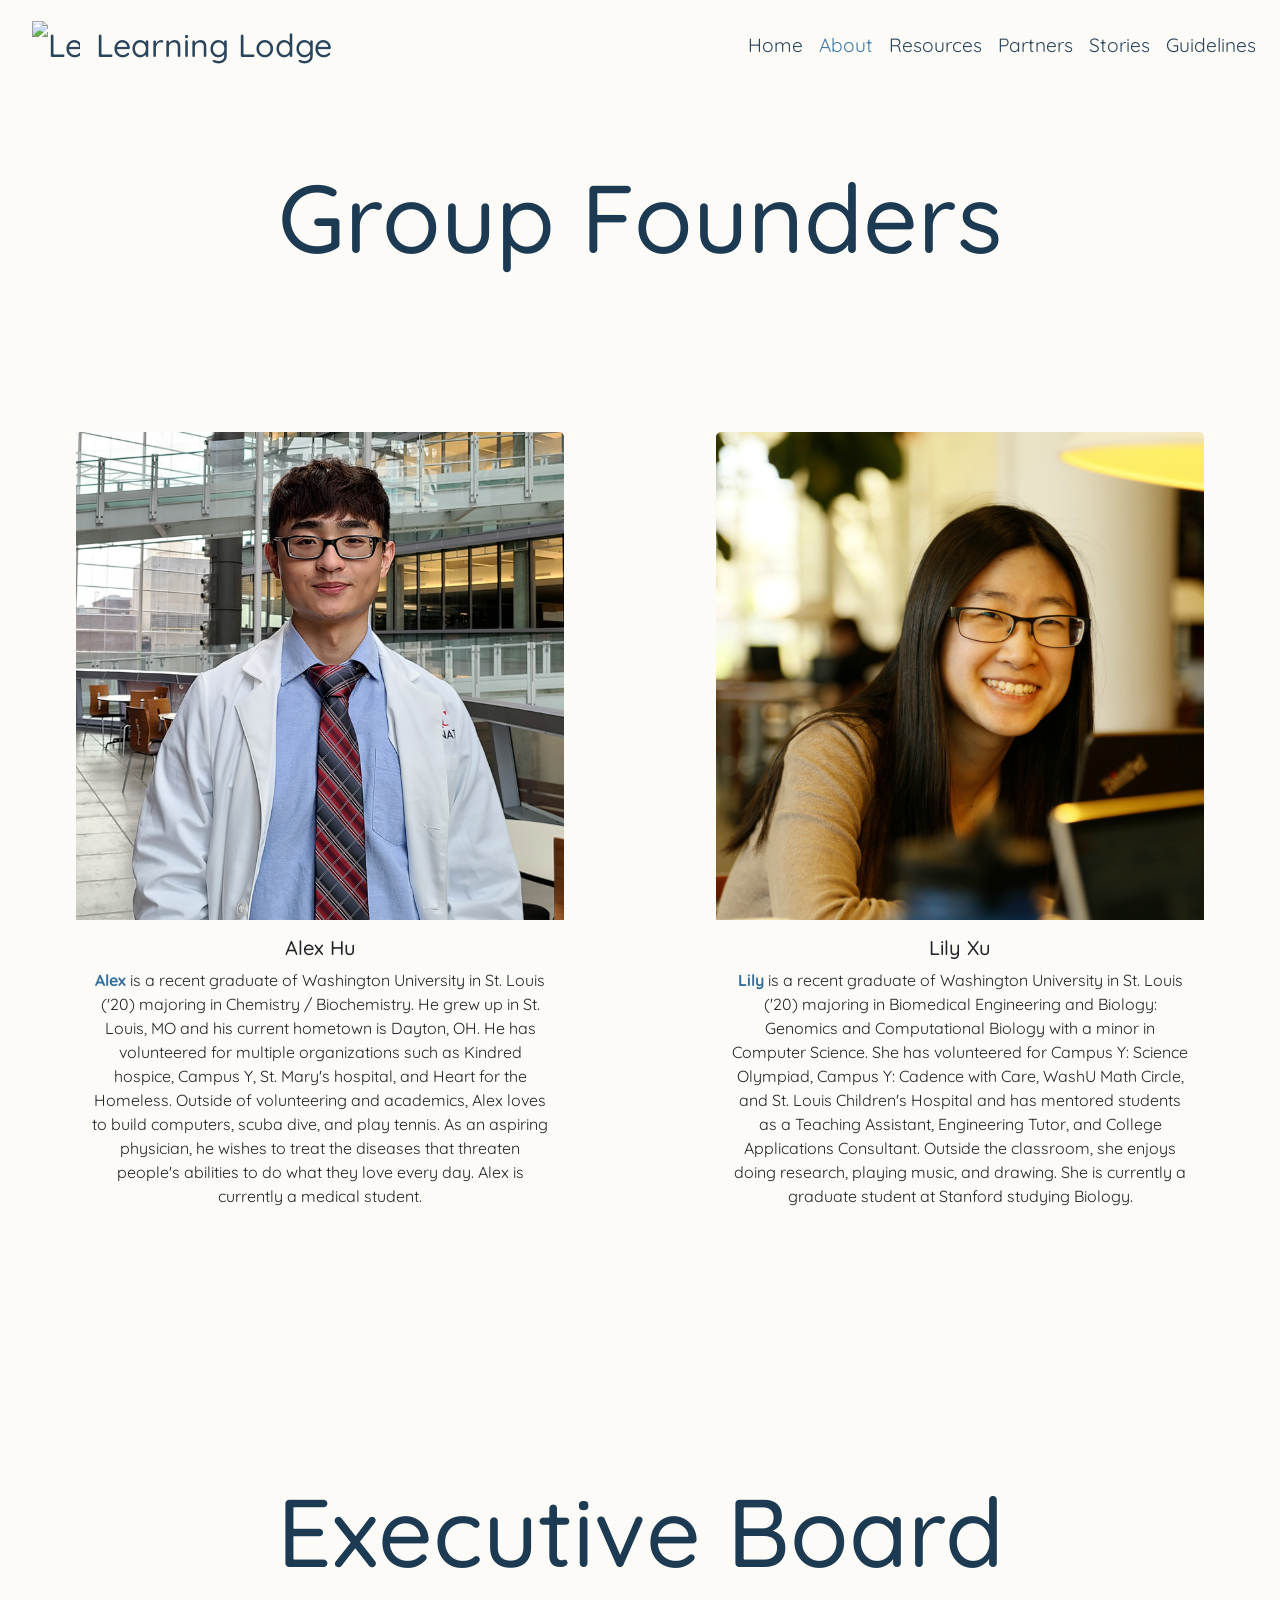
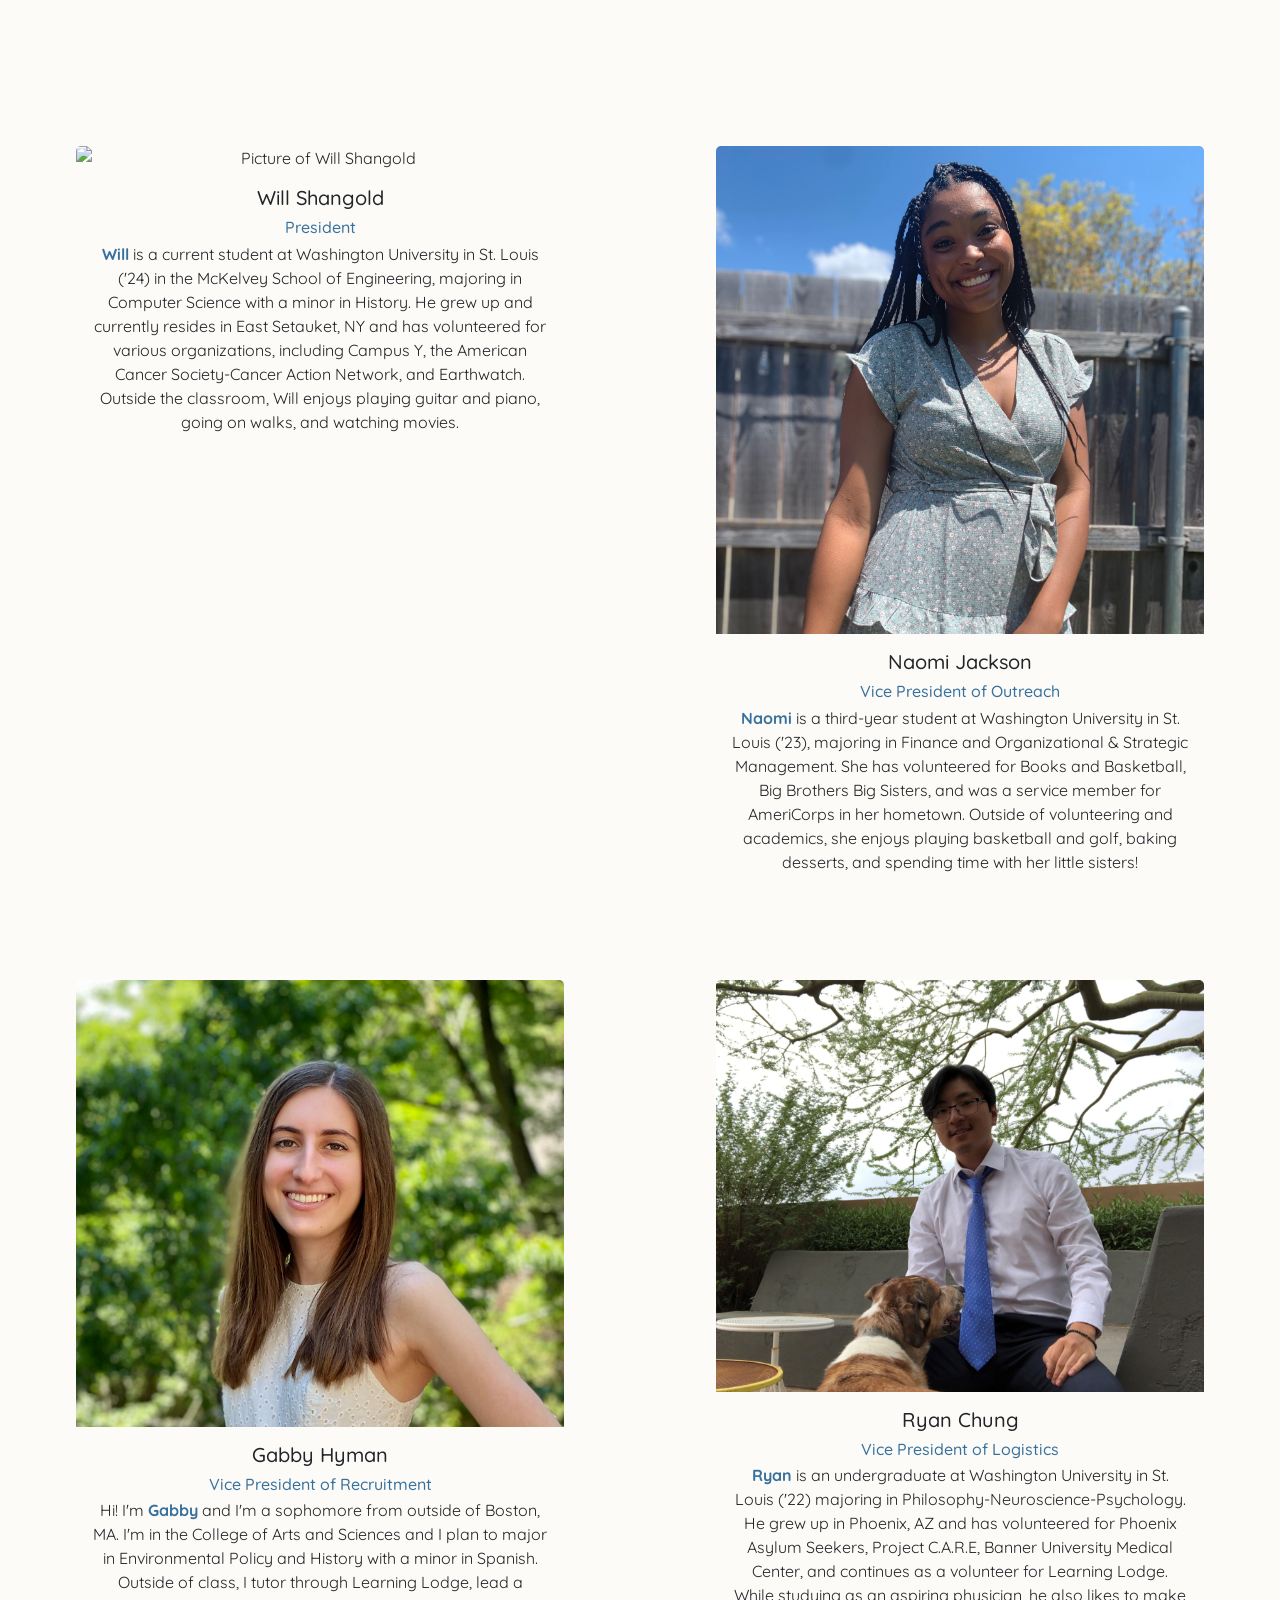
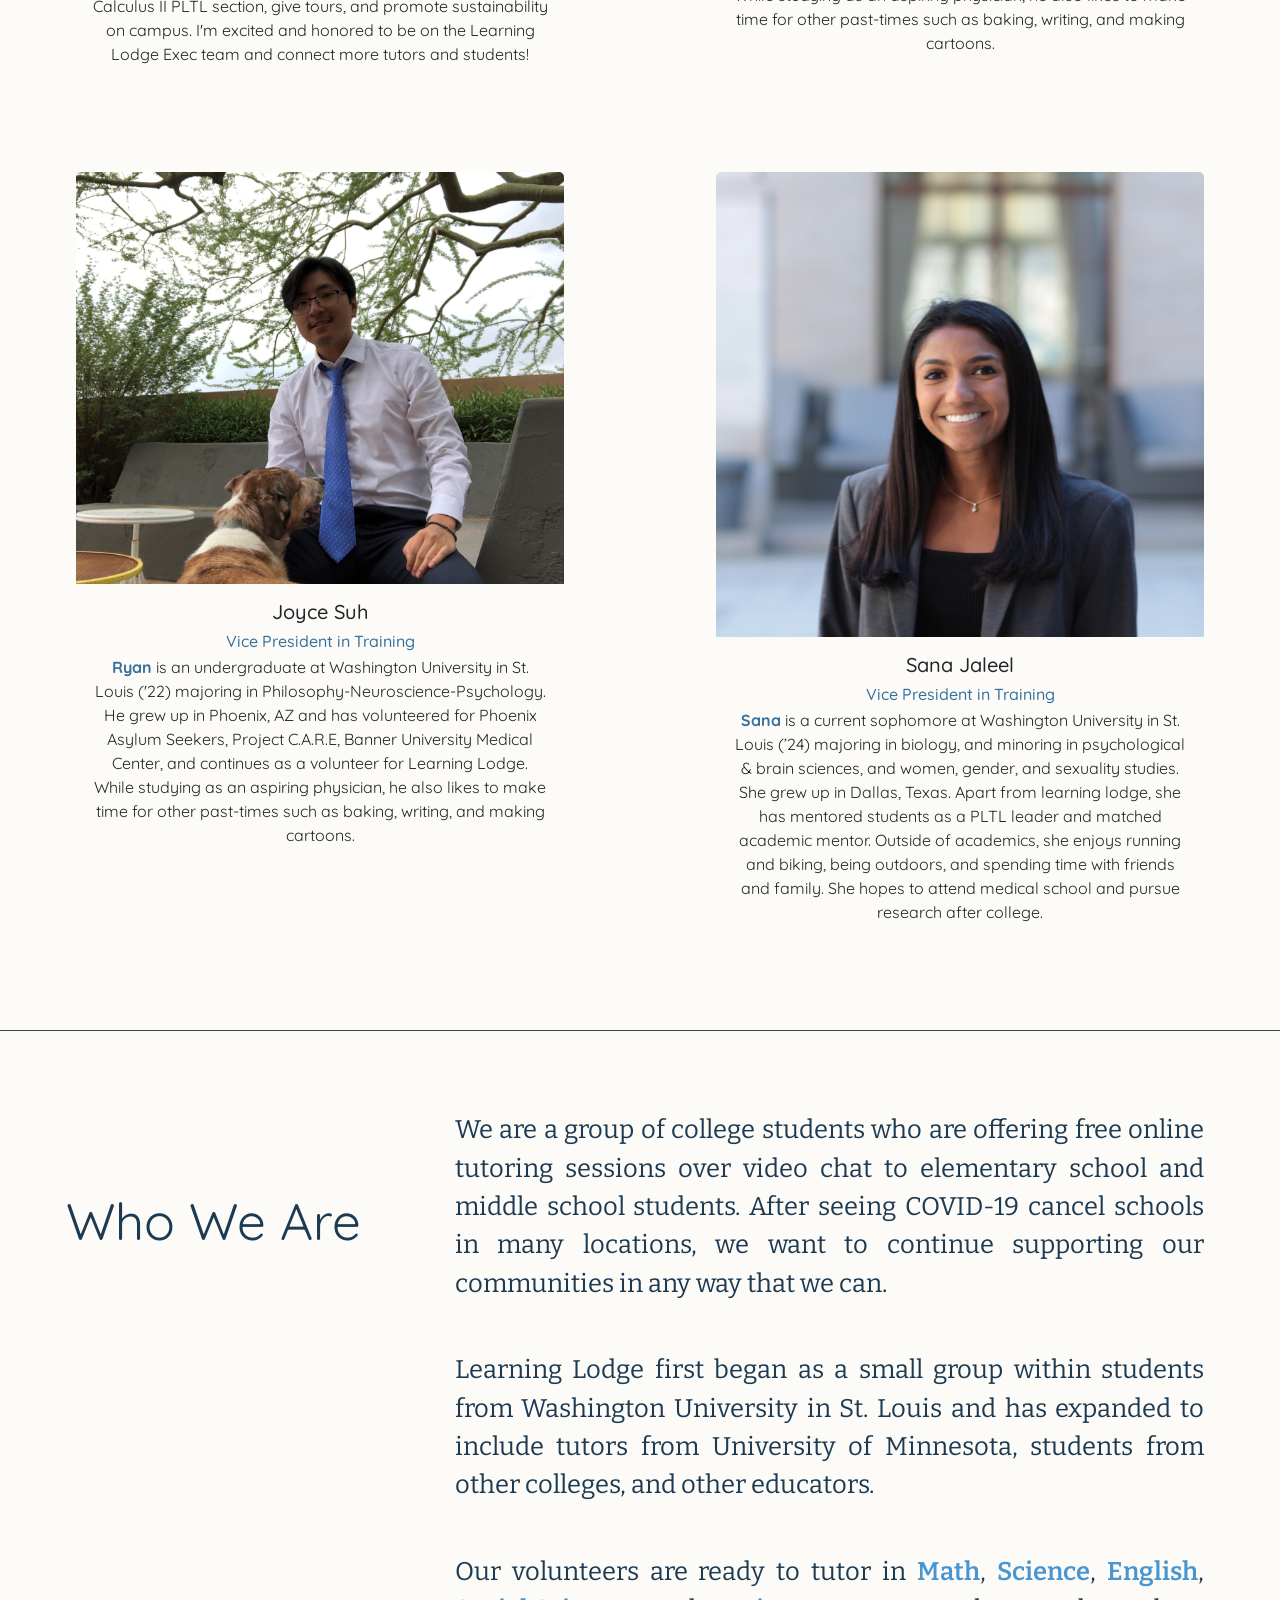
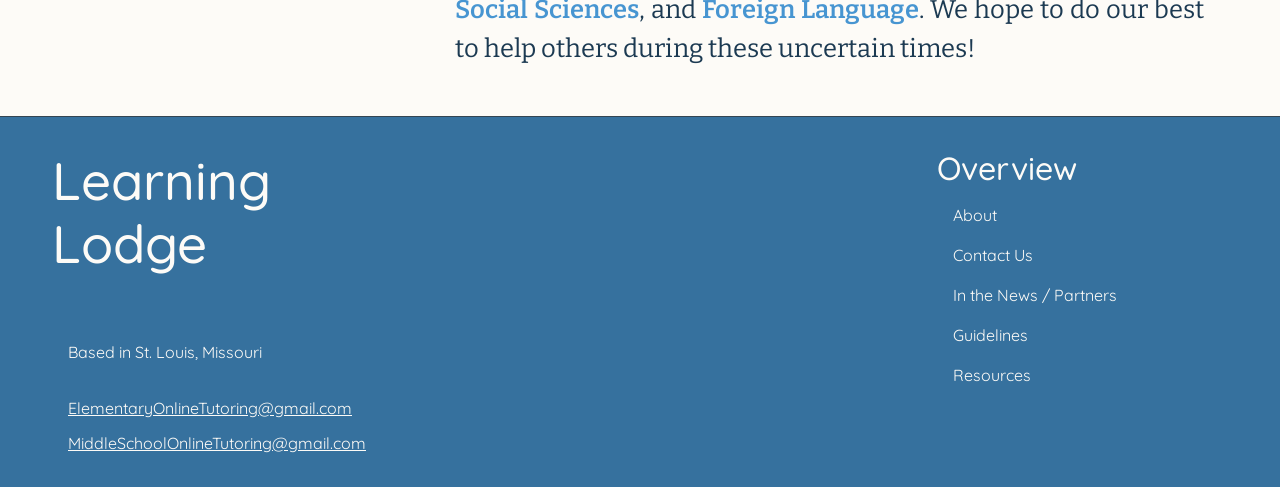
==== about.html @ 9fa58e99 "Merge pull request #11 from wshangold24/main replaced news page with new one, added exec titles" ====
<!DOCTYPE html>
<html lang="en">

<head>
    <title>About — Learning Lodge</title>
    <meta charset="utf-8">
    <meta name="viewport" content="width=device-width, initial-scale=1">
    <link href="style.css" type="text/css" rel="stylesheet">
    <link href="navbar.css" type="text/css" rel="stylesheet">
    <!-- <link rel="stylesheet" href="bootstrap-5.1.3/dist/css/bootstrap.min.css"> -->
    <link href="https://cdn.jsdelivr.net/npm/bootstrap@5.1.3/dist/css/bootstrap.min.css" rel="stylesheet"
        integrity="sha384-1BmE4kWBq78iYhFldvKuhfTAU6auU8tT94WrHftjDbrCEXSU1oBoqyl2QvZ6jIW3" crossorigin="anonymous">
    <!-- <script src="bootstrap-5.1.3/dist/js/bootstrap.min.js"></script> -->
    <script src="https://cdn.jsdelivr.net/npm/bootstrap@5.1.3/dist/js/bootstrap.bundle.min.js"
        integrity="sha384-ka7Sk0Gln4gmtz2MlQnikT1wXgYsOg+OMhuP+IlRH9sENBO0LRn5q+8nbTov4+1p"
        crossorigin="anonymous"></script>
    <script src="scrollfade/js/scrollfade-0.1.js"></script>
    <!-- <link href="scrollfade/css/main.css" type="text/css" rel="stylesheet"> -->
</head>

<body>
    <nav class="navbar navbar-expand-lg navbar-light z-index-fixed position-fixed" id="navbar-container">
        <div class="container-fluid" id="navigation-bar">
            <a class="navbar-brand w-25" href="index.html" id="ll_logo">
                <img src="images/learninglodge_logo_blue.png" class="d-inline-block align-top"
                    alt="Learning Lodge Logo">Learning Lodge
            </a>
            <button class="navbar-toggler" type="button" data-bs-toggle="collapse" data-bs-target="#navbarButtons"
                aria-controls="navbarButtons" aria-expanded="false" aria-label="Toggle navigation">
                <span class="navbar-toggler-icon"></span>
            </button>
            <div class="collapse navbar-collapse mx-0 w-75" id="navbarButtons">
                <ul class="navbar-nav ms-auto">
                    <li class="nav-item underline-links">
                        <a class="nav-link active" aria-current="page" href="index.html">Home</a>
                    </li>
                    <li class="nav-item underline-links-same">
                        <a class="nav-link active secondary" href="about.html" style="color: #36719E;">About</a>
                    </li>
                    <li class="nav-item underline-links">
                        <a class="nav-link active secondary" href="resources.html">Resources</a>
                    </li>
                    <li class="nav-item underline-links">
                        <a class="nav-link active secondary" href="news2.html">Partners</a>
                    </li>
                    <li class="nav-item underline-links">
                        <a class="nav-link active secondary" href="stories.html">Stories</a>
                    </li>
                    <li class="nav-item underline-links">
                        <a class="nav-link active secondary" href="guidelines.html">Guidelines</a>
                    </li>
                </ul>
            </div>
        </div>
    </nav>
    <div class="container-fluid" id="group_founders">
        <div class="jumbotron">
            <h1 class="scrollFade">Group Founders</h1>
        </div>
        <div class="row justify-content-around">
            <div class="card" style="width: 40vw; min-width: 400px; background-color: #FDFBF7;">
                <img src="./images/members/alex1+square.png" class="card-img-top" alt="Picture of Alex Hu">
                <div class="card-body scrollFade">
                    <h5 class="card-title">Alex Hu</h5>
                    <p class="card-text" style="text-justify: inter-word">
                        <span>Alex</span> is a recent graduate of Washington University in St. Louis ('20) majoring in Chemistry / Biochemistry. 
                        He grew up in St. Louis, MO and his current hometown is Dayton, OH. 
                        He has volunteered for multiple organizations such as Kindred hospice, Campus Y, St. Mary's hospital, and Heart for the Homeless. 
                        Outside of volunteering and academics, Alex loves to build computers, scuba dive, and play tennis. 
                        As an aspiring physician, he wishes to treat the diseases that threaten people's abilities to do what they love every day. 
                        Alex is currently a medical student.
                    </p>
                </div>
            </div>
            <div class="card" style="width: 40vw; min-width: 400px; background-color: #FDFBF7;">
                <img src="./images/members/lily1+square.png" class="card-img-top" alt="Picture of Lily Xu">
                <div class="card-body scrollFade">
                    <h5 class="card-title">Lily Xu</h5>
                    <p class="card-text" style="text-justify: inter-word">
                        <span>Lily</span> is a recent graduate of Washington University in St. Louis ('20) majoring in Biomedical Engineering and Biology: Genomics and Computational Biology with a minor in Computer Science. 
                        She has volunteered for Campus Y: Science Olympiad, Campus Y: Cadence with Care, WashU Math Circle, and St. Louis Children's Hospital and has mentored students as a Teaching Assistant, Engineering Tutor, and College Applications Consultant. 
                        Outside the classroom, she enjoys doing research, playing music, and drawing. 
                        She is currently a graduate student at Stanford studying Biology.
                    </p>
                </div>
            </div>
        </div>
        <!-- Group Founders Names/Pics-->
        <!-- <div class="row">
                <div class="col-sm-3 scrollFade">
                    <h2>Alex Hu</h2>
                </div>
                <div class="col-sm-3 scrollFade">
                    <img src="images/alex1+square.png" alt="Picture of Alex Hu, Learning Lodge Founder">
                </div>
                <div class="col-sm-3 scrollFade">
                    <img src="images/lily1+square.png" alt="Picture of Lily Xu, Learning Lodge Founder">
                </div>
                <div class="col-sm-3 scrollFade">
                    <h2>Lily Xu</h2>
                </div>
            </div>
            <div class="row">
                <div class="col-sm-5 scrollFade" id="alex_desc">
                    <p><span>Alex</span> is a recent graduate of Washington University in St. Louis (‘20) majoring in Chemistry / Biochemistry. 
                        He grew up in St. Louis, MO and his current hometown is Dayton, OH. 
                        He has volunteered for multiple organizations such as Kindred hospice, Campus Y, St. Mary's hospital, and Heart for the Homeless. 
                        Outside of volunteering and academics, Alex loves to build computers, scuba dive, and play tennis. 
                        As an aspiring physician, he wishes to treat the diseases that threaten people's abilities to do what they love every day. 
                        Alex is currently a medical student.
                    </p>
                </div>
                <div class="col-sm-5 scrollFade" id="lily_desc">
                    <p><span>Lily</span> is a recent graduate of Washington University in St. Louis (‘20) majoring in Biomedical Engineering and Biology: Genomics and Computational Biology with a minor in Computer Science. 
                        She has volunteered for Campus Y: Science Olympiad, Campus Y: Cadence with Care, WashU Math Circle, and St. Louis Children’s Hospital and has mentored students as a Teaching Assistant, Engineering Tutor, and College Applications Consultant. 
                        Outside the classroom, she enjoys doing research, playing music, and drawing. 
                        She is currently a graduate student at Stanford studying Biology.
                    </p>
                </div>
            </div> -->

        <div class="jumbotron">
            <h1 class="scrollFade">Executive Board</h1>
        </div>
        <!-- Group Founders Names/Pics-->
        <div class="row justify-content-around">
            <div class="card" style="width: 40vw; min-width: 400px; background-color: #FDFBF7;">
                <img src="./images/members/will-2.jpeg" class="card-img-top" alt="Picture of Will Shangold">
                <div class="card-body scrollFade">
                    <h5 class="card-title">Will Shangold</h5>
                    <h6 class="card-subtitle py-1">President</h6>
                    <p class="card-text">
                        <span>Will</span> is a current student at Washington University in St. Louis ('24) in the
                        McKelvey School of Engineering, majoring in Computer Science with a minor in History.
                        He grew up and currently resides in East Setauket, NY and has volunteered for various
                        organizations, including Campus Y, the American Cancer Society-Cancer Action Network, and Earthwatch. 
                        Outside the classroom, Will enjoys playing guitar and piano, going on walks, and watching movies.
                    </p>
                </div>
            </div>
            <div class="card" style="width: 40vw; min-width: 400px; background-color: #FDFBF7;">
                <img src="./images/members/naomi.jpeg" class="card-img-top" alt="Picture of Naomi Jackson">
                <div class="card-body scrollFade">
                    <h5 class="card-title">Naomi Jackson</h5>
                    <h6 class="card-subtitle py-1">Vice President of Outreach</h6>
                    <p class="card-text">
                        <span>Naomi</span> is a third-year student at Washington University in St. Louis ('23), majoring in Finance and Organizational & Strategic Management. 
                        She has volunteered for Books and Basketball, Big Brothers Big Sisters, and was a service member for AmeriCorps in her hometown. 
                        Outside of volunteering and academics, she enjoys playing basketball and golf, baking desserts, and spending time with her little sisters!
                    </p>
                </div>
            </div>
        </div>

        <div class="row justify-content-around">
            <div class="card" style="width: 40vw; min-width: 400px; background-color: #FDFBF7;">
                <img src="./images/members/gabby" class="card-img-top" alt="Picture of Gabby Hyman">
                <div class="card-body scrollFade">
                    <h5 class="card-title">Gabby Hyman</h5>
                    <h6 class="card-subtitle py-1">Vice President of Recruitment</h6>
                    <p class="card-text">
                        Hi! I'm <span>Gabby</span> and I'm a sophomore from outside of Boston, MA. 
                        I'm in the College of Arts and Sciences and I plan to major in Environmental Policy and History with a minor in Spanish. 
                        Outside of class, I tutor through Learning Lodge, lead a Calculus II PLTL section, give tours, and promote sustainability on campus. 
                        I'm excited and honored to be on the Learning Lodge Exec team and connect more tutors and students!
                    </p>
                </div>
            </div>
            <div class="card" style="width: 40vw; min-width: 400px; background-color: #FDFBF7;">
                <img src="./images/members/ryan.jpeg" class="card-img-top" alt="Picture of Ryan Chung">
                <div class="card-body scrollFade">
                    <h5 class="card-title">Ryan Chung</h5>
                    <h6 class="card-subtitle py-1">Vice President of Logistics</h6>
                    <p class="card-text">
                        <span>Ryan</span> is an undergraduate at Washington University in St. Louis ('22) majoring in Philosophy-Neuroscience-Psychology. 
                        He grew up in Phoenix, AZ and has volunteered for Phoenix Asylum Seekers, Project C.A.R.E, Banner University Medical Center, and continues as a volunteer for Learning Lodge.
                        While studying as an aspiring physician, he also likes to make time for other past-times such as baking, writing, and making cartoons. 
                    </p>
                </div>
            </div>
        </div>

        <div class="row justify-content-around">
            <div class="card" style="width: 40vw; min-width: 400px; background-color: #FDFBF7;">
                <img src="./images/members/ryan.jpeg" class="card-img-top" alt="Picture of Joyce Suh">
                <div class="card-body scrollFade">
                    <h5 class="card-title">Joyce Suh</h5>
                    <h6 class="card-subtitle py-1">Vice President in Training</h6>
                    <p class="card-text">
                        <span>Ryan</span> is an undergraduate at Washington University in St. Louis ('22) majoring in Philosophy-Neuroscience-Psychology. 
                        He grew up in Phoenix, AZ and has volunteered for Phoenix Asylum Seekers, Project C.A.R.E, Banner University Medical Center, and continues as a volunteer for Learning Lodge.
                        While studying as an aspiring physician, he also likes to make time for other past-times such as baking, writing, and making cartoons. 
                    </p>
                </div>
            </div>
            <div class="card" style="width: 40vw; min-width: 400px; background-color: #FDFBF7;">
                <img src="./images/members/sana.JPG" class="card-img-top" alt="Picture of Sana Jaleel">
                <div class="card-body scrollFade">
                    <h5 class="card-title">Sana Jaleel</h5>
                    <h6 class="card-subtitle py-1">Vice President in Training</h6>
                    <p class="card-text">
                        <span>Sana</span> is a current sophomore at Washington University in St. Louis (’24) majoring in biology, and minoring in psychological & brain sciences, and women, gender, and sexuality studies. 
                        She grew up in Dallas, Texas. Apart from learning lodge, she has mentored students as a PLTL leader and matched academic mentor. 
                        Outside of academics, she enjoys running and biking, being outdoors, and spending time with friends and family. 
                        She hopes to attend medical school and pursue research after college. 
                    </p>
                </div>
            </div>
        </div>








        <div class="row" id="who_we_are">
            <div class="col-sm-4 scrollFade">
                <h2>Who We Are</h2>
            </div>
            <div class="col-sm-8 scrollFade">
                <p>We are a group of college students who are offering free online tutoring sessions over video chat to
                    elementary school and middle school students.
                    After seeing COVID-19 cancel schools in many locations, we want to continue supporting our
                    communities in any way that we can.
                </p>
                <p>Learning Lodge first began as a small group within students from Washington University in St. Louis
                    and has expanded to include tutors from University of Minnesota, students from other colleges, and
                    other educators.
                </p>
                <p>Our volunteers are ready to tutor in <span>Math</span>, <span>Science</span>, <span>English</span>,
                    <span>Social Sciences</span>, and <span>Foreign Language</span>.
                    We hope to do our best to help others during these uncertain times!
                </p>
            </div>
        </div>
    </div>
    <div class="container-5">
        <div class="row">
            <div class="col-sm-4 scrollFade" id="bottom_left">
                <h1>Learning Lodge</h1>
                <p>Based in St. Louis, Missouri</p>
                <a href="mailto:ElementaryOnlineTutoring@gmail.com">ElementaryOnlineTutoring@gmail.com</a>
                <a href="mailto:MiddleSchoolOnlineTutoring@gmail.com">MiddleSchoolOnlineTutoring@gmail.com</a>
            </div>
            <div class="col-sm-4 scrollFade" id="bottom_mid">
                <!-- empty -->
            </div>
            <div class="col-sm-4 scrollFade" id="bottom_right">
                <h2>Overview</h2>
                <a href="about.html">About</a>
                <a href="mailto:ElementaryOnlineTutoring@gmail.com">Contact Us</a>
                <a href="news2.html">In the News / Partners</a>
                <a href="guidelines.html">Guidelines</a>
                <a href="resources.html">Resources</a>
            </div>
        </div>
    </div>


</body>

</html>
---- style.css ----
/* @import url('https://fonts.googleapis.com/css2?family=Quicksand&display=swap');
@import url('https://fonts.googleapis.com/css2?family=Bitter:wght@300&display=swap');
@import url('https://fonts.googleapis.com/css2?family=Bitter:wght@300&family=Noto+Serif&display=swap');
@import url('https://fonts.googleapis.com/css2?family=Bitter:wght@300&family=IBM+Plex+Serif:wght@300&family=Noto+Serif&display=swap');
@import url('https://fonts.googleapis.com/css2?family=Bitter:wght@600&family=Quicksand:wght@600&display=swap'); */
@import url('https://fonts.googleapis.com/css2?family=Bitter:wght@300;400;600;700;800&family=Quicksand:wght@300;400;500;600;700&display=swap');

/* * {
    border: 1px solid red;
} */


html {
    background-color: #FDFBF7;
    /* width: 100%; */
    overflow-x:hidden;
}

body {
    margin: 0 0 0 0; 
    background-color: #FDFBF7;
    /* width: 100vw; */
    max-width: 100vw;
    /* display: flex;
    flex-wrap: wrap; */
    overflow-x:hidden;
}




/* 
.fade {
    margin: 50px;
    padding: 50px;
    opacity: 1;
} */

.scrollFade {
    opacity: 1;
    pointer-events: all;
}
.scrollFade--hidden {
opacity: 0;
pointer-events: none;
}
.scrollFade--visible {
opacity: 1;
pointer-events: all;
}
.scrollFade--animate {
transition: opacity 0.4s ease-in-out;
}




/* HEADER SECTION */

/* .navbar .fixed-top {
    background: rgba(253, 251, 247, 0.94);
    opacity: .94;
    margin-top: 0rem;
}

.navbar-brand {
    display: flex;
    flex-wrap: wrap;
    width: 100%;
    height: 5rem;
}

.navbar-brand #ll_logo {
    font-family: 'Quicksand', sans-serif;
    width: 10vw;
    font-size: 200%;
    font-weight: 500;
    color: #1C3A52;
    text-decoration: none;
    margin-right: 0vw;
    
}

.navbar-brand #ll_logo:hover {
    color: #4795D1
}

.navbar-brand #ll_logo ~ a {
    margin-right: 1rem;
    justify-content: right;
}


.navbar-brand #ll_logo img {
    width: 3rem;
    height: 3rem;
    margin-left: 1rem;
    margin-right: 1rem;
    margin-top: 0.5rem;
}

.navbar-brand .btn-dark {
    font-family: 'Quicksand', sans-serif;
    font-size: 1vw;
    background-color: #1C3A52;
    color: #FDFBF7;
}

.navbar-brand .btn-dark:hover {
    background-color: #36719E;
    border-color: #36719E;
    font-size: 1.1vw;
}

.navbar-brand .btn-light {
    font-family: 'Quicksand', sans-serif;
    font-size: 1vw;
    background-color:#36719E;
    color:#FDFBF7;
}

.navbar-brand .btn-light:hover {
    background-color:#4795D1;
    font-size: 1.1vw;
    border-color: #4795D1;
    color:#FDFBF7;
    
}

.navbar-brand div {
    margin-left: 0rem;
    margin-right: 0rem;
    width: 100vw;
}

.nav-item {
    left: 42vw;
}

.buttons {
    width: min-content;
    display: inline-block;
    margin-left: 8vw;
}

@media(max-width: 1100px) {
    .buttons {
        margin-left: 0px;
    }
    
}

@media(max-width: 900px) {
    .buttons {
        margin-left: 2vw;
    }
    
}

@media(max-width: 800px) {
    .buttons {
        margin-left: 0vw;
    }
    
} */

/* div#navigation-bar {
    width: 100vw;
} */






div.dropdown {
    width: fit-content;
    /* margin-left: 90vw; */
   /* right: 100px; */
   left: 80vw;
   /* margin-left: 5rem; */
   top: -5vh;
   display: none;
   font-size: 500px;
}

#dropdownMenu {
    font-size: 1.5rem;
    font-family: 'Quicksand', sans-serif;
    color: #1C3A52;
    width: fit-content;
    background-color: #FDFBF7;
    border: none;
    /* margin-left: 5rem; */
}

div.dropdown ul {
    background-color: #FDFBF7;
    border: none;
    /* margin-left: 5rem; */
    
}
div.dropdown ul li a{
    margin-bottom: 0.5vh;
    font-size: 3vw;
    border: 1px solid red;
    text-align: center;
}
div.dropdown ul li {
    width: fit-content;
    /* font-size: 500px; */
}

.dropdown-menu:focus {
    border:#1C3A52;
}


.dropdown-menu {
    border: 1px solid red;
    width: fit-content;
    overflow-x: none;
    display: flex;
    flex-wrap: wrap;
    background-color: #FDFBF7;
    border: none;
}

.dropdown-item {
    width: fit-content;
}






/* .navbar-brand > ul {
    background-color: #FDFBF7;
    z-index: 1001;
    width: 100px;
} */

@media(max-width: 1250px) {
    .navbar-brand #ll_logo {
        margin-right: auto;
        margin-left: auto;

        
    }

    .navbar-brand #ll_logo + .btn, .navbar-brand #ll_logo + .btn + .btn, .navbar-brand #ll_logo + .btn + .btn + .btn, 
    .navbar-brand #ll_logo + .btn + .btn + .btn + .btn, .navbar-brand #ll_logo + .btn + .btn + .btn + .btn + .btn {
        display: none;
    }
    div.dropdown {
        display:flex;
    }
}

@media (max-width: 700px) { /*was 500px*/
    .navbar-brand #ll_logo {
        margin-right: auto;
        margin-left: auto;
        font-size: 150%;

        
    }

    .buttons {
        display: block;
        margin-left: auto;
        margin-right: auto;
    }

    .navbar-brand #ll_logo img {
        width: 2rem;
        height: 2rem;
    }

    div.dropdown {
        left: 78vw;
    }
}


/* Toggler */

/* .navbar-toggler-icon {
    background-color: #1C3A52;
    color:#1C3A52;
    border: 1px solid red;
} */



/* MAIN SECTION */

.container-fluid {
    font-family: 'Quicksand', sans-serif;
    text-align: center;
    /* border: 1px solid red; */
    padding-top: 10rem;
    padding-bottom: 30vh;
    color: #1C3A52;
    background-color:#FDFBF7;
    /* width: 100vw; */
    min-width: 100vw;
    /* overflow-x: hidden; */
    overflow-x: visible;
    /* display:block; */
}

#landing-page-title {
    padding-top: 3rem;
}

.jumbotron {
    width: 100%;
}

.container-fluid h1 {
    /* font-size: 500%; */
    font-size: 6vw;
    font-weight: 500;
    /* width:fit-content; */
    width:100%;
    color: #1C3A52;
    background-color: inherit;
    margin-bottom: 5vh;
    position: relative;
    margin-left: auto;
    margin-right: auto;
    /* border: 1px solid red; */
}

.container-fluid h2 {
    margin-bottom: 10vh;
    font-weight: 400;
    font-size: 2.5vw;
}

.container-fluid .light_color {
    color:#4795D1;
}

/* .container-fluid #tutor_arrow {
    position: absolute;
    width: 15rem;
    height: 15rem;
    z-index: 100;
    left: 28rem;
    left: 25%;
} */

.container-fluid #sign_up_btn_1 {
    /* font-size: 200%; */
    font-size: 2.5vw;
    margin-top: 10vh;
    display: inline-block;
    /* margin-bottom: 25rem; */
    /* margin-bottom: 30vh; */
    /* margin-right: 50%; */
    /* margin-right: 5%; */
    margin-right: 10vw;
    /* margin-left: 7%; */
    /* width: 20rem; */
    width:max-content;
    color:#FDFBF7;
    background-color: #344552;
    box-shadow: 0.6vw 0.6vw #8BB7D9;
    /* border: 1px solid red; */
    /* overflow: hidden; */
}

.container-fluid #sign_up_btn_1:hover {
    /* background-color: #344552; */
    /* color:#FDFBF7; */
    box-shadow: 0.9vw 0.9vw #8BB7D9;
}

/* .container-fluid #student_arrow {
    position: absolute;
    width: 10rem;
    height: 17rem;
    z-index: 101;
    right: 36.5rem;
    right: 35%;
} */

.container-fluid #sign_up_btn_2 {
    /* font-size: 200%; */
    font-size: 2.5vw;
    margin-top: 10vh;
    /* margin-bottom: 25rem; */
    /* margin-bottom: 30vh; */
    /* margin-right: 4rem; */
    /* margin-right: 7%; */
    /* margin-left: 5%; */
    display: inline-block;
    margin-left: 10vw;
    /* width: 25rem; */
    width:max-content;
    /* color:#1C3A52; */
    color:#FDFBF7;
    /* background-color:#8BB7D9; */
    background-color: #36719E;
    box-shadow: 0.6vw 0.6vw #344552;
    /* border: 1px solid red; */
    /* z-index: 102; */
    /* overflow: hidden; */
}

.container-fluid #sign_up_btn_2:hover {
    /* background-color: #344552; */
    /* color:#FDFBF7; */
    box-shadow: 0.9vw 0.9vw #344552;

}


@media(max-width: 835px) { 
    .container-fluid #sign_up_btn_1 {
        display: block;
        margin-left: auto;
        margin-right: auto;
        margin-bottom: 0vh;
        font-size: 4vw;
        width: max-content;
    }
    .container-fluid #sign_up_btn_2 {
        display: block;
        margin-left: auto;
        margin-right: auto;
        margin-bottom: 0vh;
        margin-top: 4vh;        
        font-size: 4vw;
        width: max-content;
        /* padding-bottom: 5rem; */
    }
    .container-fluid {
        padding-bottom: 15vh;
        padding-top: 11vh;
    }
    .container-fluid h1 {
        /* margin-bottom: 10vh; */
        /* font-weight: 400; */
        /* font-size: 10vw; */
        padding-top: 5rem;
    }
    .container-fluid h2 {
        /* margin-bottom: 10vh; */
        /* font-weight: 400; */
        font-size: 4vw;
    }
}

@media (max-width: 700px) {
    /* .container-fluid #sign_up_btn_1 {
        font-size: 4vw;
        width: max-content;
    }
    .container-fluid #sign_up_btn_2 {
        font-size: 4vw;
        width: max-content;
    } */
    .container-fluid h2 {
        /* margin-bottom: 10vh; */
        /* font-weight: 400; */
        /* font-size: 4vw; */
    }
    .container-fluid h1 {
        /* margin-bottom: 10vh; */
        /* font-weight: 400; */
        font-size: 9vw;
        padding-top: 3vh;
    }
    .container-fluid {
        padding-bottom: 12vh;
        /* padding-top: 18vh; */
    }
}


/* Tutor colleges section */

.container-2 {
    background-color: #FDFBF7;
    /* margin-bottom: 10rem; */
    width: 100vw;
    /* border: 1px solid green; */
}

.container-2 .map_text {
    min-width: 20rem;
    z-index: 500;
}

.container-2 h2, .container-2 h3 {
    /* border: 1px solid red; */
    background-color: #FDFBF7;
    text-align: center;
    font-family: 'Quicksand', sans-serif;
    color:#1C3A52;
    /* font-size: 250%; */
    font-size: 3vw;
    width: 100%;
}

.container-2 h2 span {
    font-weight: 700;
    /* color:#1C3A52; */
}

.container-2 img {
    /* height: 35rem; */
    /* width: 50rem; */
    width: 80vw;
    height: inherit;
    margin-left: auto;
    margin-right: auto;
    background-color: #FDFBF7;

}

.container-2 .map_text, .container-2 img {
    /* margin-left: 4%; */
    /* margin-right: 10%; */
    margin-top: auto;
    margin-bottom: auto;
    /* border: 1px solid red; */
    /* margin-left: 25%; */
}


@media (max-width: 500px) {
    .container-2 img {
        width: 90vw;
        height: inherit;
    
    }
}


/* Students/Tutors Section */

.container-4 {
    background-color: #FDFBF7;
    /* font-family: 'Bitter', serif; */
    /* font-family: 'Noto Serif', serif; */
    font-family: 'Bitter', serif;
    padding-top: 10rem;
    font-weight: 300;
    margin-left: auto;
    margin-right: auto;
    /* max-width: 85%; */
}

.container-4 .row {
    background-color: #FDFBF7;
    padding-bottom: 2rem;
}

.container-4 .col-sm-10, .container-4 .col-sm-3 {
    /* text-align: center; */
    text-align: justify;
    text-justify: inter-word; /* Source: https://www.w3schools.com/cssref/css3_pr_text-justify.asp */
    /* font-family: 'Bitter', serif; */
    border-radius: .3rem;
    /* border: .01rem solid #344552; */
    height: 50rem;
    box-shadow: 0.9vw 0.9vw #344552;
}

.container-4 .col-sm-10 > h1 {
    margin-top: 1rem;
    font-weight: 600;
    padding-left: 1rem;
    padding-right: 1rem;
    padding-bottom:2.5rem;
    font-family: 'Quicksand', sans-serif;
}

.container-4 .col-sm-10 {
    margin-left: 5vw;
    margin-right: 5vw;
    /* height: 27rem; */
    height:fit-content;
    /* min-width: 50rem; */
    width: 90vw;
    
}

.container-4 .col-sm-3 {
    min-width: 25rem;
    /* width: 25vw; */
    position:relative;
    margin-left: auto;
    /* margin-left: 2 */
    margin-right: auto;
    padding-left: 1vw;
    /* margin-top: 3rem; */
}


.container-4 .col-sm-10 p a {
    /* text-decoration: none; */
    /* color:#8BB7D9; */
    color:#FDFBF7;
    font-weight:400;
}

#student_row, #tutor_row {
    padding-bottom: 10rem;
}

/* .container-4 .col-sm-7 {
    margin-left: 5%;
    margin-right: 5%;
} */

@media(max-width: 576pt) {
    .container-4 .col-sm-3 {
        display: none;
    }

    .container-4 .col-sm-7 > h1 {
        padding-bottom: 0rem;
    }

    .container-4 .col-sm-7 > p span {
        display: none;
    }
    .container-4 .row {
        padding-bottom: 4rem;
    }

    .container-4 {
        padding-top: 8vh;
    }
    
}

@media(max-width: 939px) {
    .container-4 .col-sm-3 {
        margin-top: 3rem;
        /* margin-left: auto; */
    }

    .container-4 .col-sm-7 {
        width: 85vw;
    }
    
}

/* @media(max-width: 790pt) {
    .container-4 .col-sm-3 {
        display: none;
    }

} */




/* STUDENT SECTION */

#student_section {
    /* background-color: #8BB7D9; */
    background-color: #36719E;
    /* border: 1px solid red; */
    color: #FDFBF7;
    /* margin-left: 3vw; */
}

#student_anchor { /* Source: https://stackoverflow.com/questions/10732690/offsetting-an-html-anchor-to-adjust-for-fixed-header */
    display: block;
    position: relative;
    top: -150px;
    visibility: hidden;
}

#student_section p {
    /* font-size: 150%; */
    font-size: 1.9vw;
    padding-left: 1rem;
    padding-right: 1rem;
}

/* #student_section p a {
    color:#8BB7D9;
    color:#FDFBF7;
    font-style: underline;
} */

#arrow_1 { /* Arrows are temporarily disabled */
    position: absolute;
    width: 15rem;
    height: 20rem;
    top: 173rem;
    /* left: 35rem; */
    left: 35%;
    display:none;
}

#student_sign_up {
    /* background-color: #8BB7D9; */
    background-color: #36719E;
    height: 90vh;
}



#student_sign_up #student-su-carousel {
    width: 100%;
    height: 100%;
}

#student_sign_up #student-su-carousel .carousel-inner {
    width: 100%;
    height: 100%;
}

#student_sign_up #student-su-carousel .carousel-item{
    width: 100%;
    height: 100%;
}

#student_sign_up div > iframe {
    width: 100%;
    height: 95%;
    margin-top: 2%; 
    /* border: 1px solid red; */
    
}

#student-su-carousel button {
    color: #1C3A52;
    padding-right: 3rem;
}

#student-su-carousel button + button{
    color: #1C3A52;
    padding-left: 3rem;
    padding-right: 0rem;
    
}



/* TUTOR SECTION */

#tutor_section {
    background-color: #344552;
    color: #FDFBF7;
    box-shadow: 0.9vw 0.9vw #8BB7D9;
    /* margin-left: 3vw; */
    padding-top: 1.5rem;
}

/* .container-4 .row +.row {
    margin-bottom: 0rem;
    padding-bottom: 10rem;
} */

#tutor_anchor { 
    display: block;
    position: relative;
    top: -150px;
    visibility: hidden;
}

#tutor_section p {
    /* font-size: 150%; */
    font-size: 1.9vw;
    padding-left: 1.5rem;
    padding-right: 1.5rem;
}

#arrow_2 {
    position: absolute;
    width: 15rem;
    height: 20rem;
    top: 233rem;
    /* left: 35rem; */
    left: 35%;
    display:none;
}

#tutor_sign_up {
    background-color: #344552;
    box-shadow: 0.6vw 0.6vw #8BB7D9;
    height: 90vh;
}

#tutor_sign_up iframe {
    width: 100%;
    height: 95%;
    margin-top: 2%;
}


@media(max-width: 1180pt) {
    #student_section, #tutor_section, #tutor_sign_up, #student_sign_up {
        margin-left: auto;
        margin-right: auto;
    }
}

@media(max-width: 576pt) {
    #student_section p, #tutor_section p {
        font-size: 3.5vw;
    }

    #student_section h1, #tutor_section h1 {
        font-size: 6.5vw;
    }
}




/* Bottom of page section */

.container-5 {
    background-color:#36719E;
    font-family: 'Quicksand', sans-serif;
    /* height: 20rem; */
    height:fit-content;
    width:100vw;
    /* margin-top:0rem; */
    color:#FDFBF7;
    margin-bottom: 0rem;
    margin-left: 0rem;
    margin-right: 0rem;
}

/* bottom left */
.container-5 #bottom_left {
    /* font-family: 'Quicksand', sans-serif; */
    padding-left: 4rem;
    padding-bottom: 2rem;
}

.container-5 #bottom_left h1 {
    margin-top: 2rem;
    margin-bottom: 4rem;
    font-size: 330%;
}

.container-5 #bottom_left p {
    margin-bottom: 2rem;
    padding-left: 1rem;
}


.container-5 #bottom_left a {
    color:#FDFBF7;
    /* border: 1px solid red; */
    /* margin-top: 2rem; */
    padding-left: 1rem;
    margin-top: 0.7rem;
    display: block;
}

/* bottom right */
.container-5 #bottom_right {
    padding-left: 5rem;
    padding-bottom: 2rem;
    /* padding-right: 4rem; */
    width: fit-content;
}

.container-5 #bottom_right h2 {
    margin-top: 2rem;
}

.container-5 #bottom_right a {
    color:#FDFBF7;
    /* border: 1px solid red; */
    margin-top: 1rem;
    padding-left: 1rem;
    display: block;
    text-decoration: none;
}

.container-5 #bottom_right a:hover {
    text-decoration: underline;
}

@media(max-width: 796pt) {
    .container-5 #bottom_left {
        /* margin-left: auto;
        margin-right: auto; */
        margin-right: -7rem;
    }
}











/* ABOUT PAGE */


#group_founders {
    background-color: #FDFBF7;
    /* width: 100%; */
    padding-top: 0rem;
    padding-bottom: 0rem;
    width: inherit;
    margin-top: 0rem;
    /* border: 1px solid red; */
}

#group_founders h1 {
    font-family: 'Quicksand', sans-serif;
    background-color: #FDFBF7;
    /* margin-top: 10rem; */
    padding-top: 10rem;
    padding-bottom: 7rem;
    font-size: 600%;
    text-align: center;
    width: 100%;

    /* color:#4795D1; */
    
    margin-left: 0rem;
    margin-right: 0rem;
}

#group_founders .row .card {
    border: none;
    padding-bottom: 10vh;
}

#group_founders .row p span {
    font-weight:900;
    color:#36719E;
}

#group_founders .card-subtitle {
    color:#36719E;
}


/* #group_founders .row img {
    width: 100%;
    height: inherit;
    min-width: 100pt;
    padding-top: 1vh;
}

#group_founders .row .col-sm-3 {
    margin-left: 0rem;
    border: 1px solid red;
    padding-right: 1rem;
}

#group_founders .row .col-sm-3 h2 {
    padding-top: 4rem;
    font-size: 270%;
    color:#1C3A52;
    padding-bottom: 2rem;
} */

/* founder descriptions */

/* #group_founders .row .col-sm-5 {
    margin: 3.5%;
    text-align: justify;
    text-justify: inter-word;
    font-family: 'Bitter', serif;
    font-weight:150%;
    color:#1C3A52;
    padding-right: 1rem;
}

#group_founders .row .col-sm-5 p span {
    font-weight:900;
    color:#36719E;
} */

/* @media(max-width: 800pt) {
    #group_founders .row .col-sm-3 h2 {
        font-size: 200%;
    }

    #group_founders .row .col-sm-5 {
        padding-left: auto;
        padding-right: auto;
        width:fit-content;
    }
} */

/* Who We Are Section */

#group_founders #who_we_are {
    /* background-color:#344552; */
    /* height: 60rem; */
    height: fit-content;
    border-top: 0.1px groove #344552;
    border-bottom: 0.1px groove #344552;
    padding-bottom: 2rem;
    color:#1C3A52;
}

#group_founders #who_we_are h2 {
    padding-top: 10rem;
    /* font-size: 330%; */
    font-size: 4vw;
}

#group_founders #who_we_are .col-sm-8 {
    padding-top: 3rem;
}

#group_founders #who_we_are p {
    font-family: 'Bitter', serif;
    text-align: justify;
    text-justify: inter-word;
    /* font-size: 180%; */
    font-size: 2vw;
    padding-top: 2rem;
    padding-right: 4rem;
    padding-left: 1rem;
}

#group_founders #who_we_are p span {
    color:#4795D1;
    font-weight: 600;
    
}

@media(max-width: 800pt) {
    #group_founders #who_we_are p {
        font-size: 100%;
        /* text-align: center; */
    }

    #group_founders h1 {
        font-size: 450%;
    }

    #group_founders #who_we_are h2 {
        font-size: 200%;
        padding-top: 5rem;
    }
}


/* RESOURCES PAGE */

#resources_list {
    background-color: #FDFBF7;
    /* width: 100%; */
    padding-top: 0rem;
    padding-bottom: 0rem;
    width: inherit;
    font-family: 'Quicksand', sans-serif;
    font-weight: 400;
}

#resources_list h1 {
    font-family: 'Quicksand', sans-serif;
    background-color: #FDFBF7;
    padding-top: 10rem;
    font-size: 6vw;
    text-align: center;
    width: 100%;

    /* color:#4795D1; */
    
    margin-left: 0rem;
    margin-right: 0rem;
    margin-bottom: 6rem;
}

#resources_list .jumbotron p {
    text-align: left;
    /* border: 1px solid red; */
    margin-left: 7%;
    font-size: 120%;
    color:#1C3A52;
}

.jumbotron span {
    color:#4795D1;
    font-weight: 600;
}

#resources_list div > ul > li {
    background-color: #FDFBF7;
    text-align: justify;
    text-justify: inter-word;
    margin-left: 8rem;
    width:fit-content;
    padding: 0.5rem;

}

#resources_list a + ul > li {
    background-color: #FDFBF7;
    /* border: 0.5px groove #1C3A52; */
    padding: 0.4rem;
    /* border: none; */
}

#resources_list ul a {
    color:#4795D1;
    font-size: 120%;
}

#resources_list ul a:hover {
    font-weight: 600;
    color:#36719E;
}

#resources_list li a + span {
    text-transform: uppercase;
    font-weight: 900;
}

#resources_list ul + p {
    width: 60%;
    height: inherit;
    margin-left: 7%;
    text-align: left;
    font-size: 120%;
    color:#1C3A52;
    padding-bottom: 5rem;
}

#resources_list ul + p a {
    color:#4795D1;
}

#resources_list ul + p a:hover {
    /* font-weight: 500; */
    color:#36719E;
}

@media(max-width: 800pt) {
    #resources_list div > ul > li {
        margin-left: 3rem;
        text-align: left;
    
    }
    #resources_list h1 {
        font-size: 350%;
    }
}

@media(max-width: 600pt) {
    #resources_list div > ul > li {
        margin-left: 1rem;
    
    }
    #resources_list ul + p, #resources_list .jumbotron p {
        font-size: 100%;
    }

    #resources_list h1 {
        font-size: 250%;
    }

}



/* GUIDELINES PAGE */

#guidelines_list {
    padding-bottom: 0rem;
}

#guidelines_list h1 {
    margin-bottom: 4.5rem;
    font-size: 6vw;
    width: 80vw;
    margin-left: auto;
    margin-right: auto;
}

#guidelines_list h1 + h2 {
    color:#36719E;
    margin-bottom: 3rem;
    font-size: 3vw;
    width: 80vw;
    margin-left: auto;
    margin-right: auto;
}

#guidelines_list h2 + p {
    text-align: left;
    margin-left: 6%;
    font-size: 2vw;
    width: 80vw;
    margin-left: auto;
    margin-right: auto;
}

#guidelines_list h3 {
    /* font-size: 35px; */
    font-size: 3vw;
    font-weight: bold;
}

#guidelines_list ol {
    text-align: justify;
    text-justify: inter-word;
    margin-left: 7%;
    padding-bottom: 1rem;
    width: 95vw;
}

#guidelines_list ol li {
    /* font-size:35px; */
    font-size: 3vw;
    padding-right: 3rem;
}

#guidelines_list h4 {
    /* font-size:25px; */
    font-size: 2vw;
    font-weight: bold;
}

#guidelines_list p {
    /* font-size:20px; */
    font-size: 1.2vw;
    font-family: 'Bitter', serif;
}

#guidelines_list p a {
    color:#4795D1;
    text-decoration: none;
}

#guidelines_list p a:hover {
    text-decoration: underline;
}

.g_list_items ol + p {
    margin-left: 6%;
    text-align: left;
    /* font-size: 25px; */
    font-size: 2vw;
    padding-bottom: 4rem;
}

@media (max-width: 800px) {
    #guidelines_list h1 {
        /* font-size: 300%; */
    }

    #guidelines_list h1 + h2, #guidelines_list h3 {
        /* font-size: 150%; */
    }
    #guidelines_list p, #guidelines_list ol li,  #guidelines_list h4 {
        /* font-size:12px; */
    }

    #guidelines_list h2 + p {
        /* font-size: 90%; */
    }

    
    #guidelines_list ol {
        text-align: left;
        margin-left: 2%;
    }
}




/* NEWS/PARTNERS PAGE */
/* Top of page */

#news_list {
    padding-bottom: 0rem;
}

#news_list h1 {
    margin-bottom: 4.5rem;
    font-size: 7vw;
    width: 80vw;
    margin-left: auto;
    margin-right: auto;
}

#news_list h1 + h2 {
    color:#4795D1;
    margin-bottom: 3rem;
    font-size: 3vw;
    width: 80vw;
    margin-left: auto;
    margin-right: auto;
}

#news_list h2 + h3 {
    color:#36719E;
    padding-bottom: 3rem;
    font-size: 1.0vw;
    /* width: 80vw; */
    width: fit-content;
    margin-left: auto;
    margin-right: auto;
    text-align: center;
}

#news_title {
    border-bottom: .1px solid #1C3A52;
}



@media(max-width: 575px) {
    #news_list .col-sm-6 {
        display: none;
    }

    #news_list > div.col-sm-4 {
        width: 100%;
        height: 100%;
        padding-top: 0rem;
        padding-bottom: 0rem;
        margin-left: 0rem;
    }
    .jumbotron h2 {
        padding-top: 0rem;
        padding-bottom: 0rem;
        margin-top: 0rem;
    }

    #news_list #the_record .row .col-sm-4 h1, #kmov_news .row .col-sm-4 h1, 
    #ltb .row .col-sm-4 h1, #stfl .row .col-sm-4 h1, 
    #kvl .row .col-sm-4 h1 {
       /* font-size: 200rem; */
    }

    #the_record .row .col-sm-4, #kmov_news .row .col-sm-4, 
    #ltb .row .col-sm-4, #stfl .row .col-sm-4, 
    #kvl .row .col-sm-4 {
        margin-left: 0rem;
        padding: 0rem;
    }
}


/* The Record */

#the_record {
    width: 100vw;
    
    

}

#the_record .col-sm-6 {
    overflow: visible;
    padding-top: 4rem;
    padding-bottom: 4rem;
}

#the_record .col-sm-4 {
    margin-left: 2rem;
    padding-top: 4rem;
    padding-bottom: 4rem;
}

#the_record .col-sm-4 h1 {
    color:#4795D1;
    font-size: 4.5vw;
    width: 100%;
    text-align: center;
    margin-top: 1rem;
    margin-bottom: 3rem;
}

#the_record .col-sm-4 h2 {
    color:#4795D1;
    font-size: 1.5vw;
    font-style: italic;
    margin-top: 5rem;
    margin-bottom: 3rem;
    width: 100%;
    text-align: center;
}

#the_record .col-sm-4 h3 {
    color:#36719E;
    font-size: 1.2vw;
    font-style: italic;
    margin-top: 1rem;
    margin-bottom: 3rem;
    width: 100%;
    text-align: center;
}

#the_record .col-sm-4 a {
    color:#36719E;
    font-size: 1.2vw;
    margin-top: 1rem;
    margin-bottom: 3rem;
    width: max-content;
    text-align: center;
    background-color: #36719E;
    color:#FDFBF7;
    border: none;
    box-shadow: 0.3rem 0.3rem #344552;
}

#the_record .col-sm-4 a:hover {
    background-color:#4795D1;
    box-shadow: 0.5rem 0.5rem #344552;
}

#the_record img {
    height: inherit;
    width:32vw;
    margin-top: 3rem;
    margin-bottom: 3rem;
    margin-left: 3rem;
    overflow: visible;
}



/* KMOV NEWS */

#kmov_news {
    background-color: #4795D1;
    width: 100vw;
}

#kmov_news .col-sm-6 {
    background-color: #4795D1;
    overflow: visible;
    padding-top: 4rem;
    padding-bottom: 4rem;
    margin-left: 2rem;
}

#kmov_news .col-sm-4 {
    margin-left: 0rem;
    padding-bottom: 4rem;
    padding-top: 4rem;
    background-color: #4795D1;
}

#kmov_news .col-sm-4 h1 {
    color:#FDFBF7;
    font-size: 4.5vw;
    width: 100%;
    text-align: center;
    margin-top: 1rem;
    margin-bottom: 3rem;
    background-color: #4795D1;
}

#kmov_news .col-sm-4 h2 {
    color:#FDFBF7;
    font-size: 1.5vw;
    font-style: italic;
    margin-top: 5rem;
    margin-bottom: 3rem;
    width: 100%;
    text-align: center;
    background-color: #4795D1;
}

#kmov_news .col-sm-4 h3 {
    color:#FDFBF7;
    font-size: 1.2vw;
    font-style: italic;
    margin-top: 1rem;
    margin-bottom: 3rem;
    width: 100%;
    text-align: center;
    /* border: 1px solid red; */
}

#kmov_news iframe {
    height: inherit;
    min-height: 50vh;
    width:inherit;
    min-width: 50vw;
    margin-top: 3rem;
    margin-bottom: 3rem;
    margin-left: 3rem;
    overflow: visible;
    border-radius: 0.1rem;
}




/* Learn To Be */

#ltb {
    width: 100vw;

}

#ltb .col-sm-6 {
    overflow: visible;
    padding-bottom: 4rem;
    padding-top: 4rem;
}

#ltb .col-sm-4 {
    margin-left: 2rem;
    padding-bottom: 4rem;
    padding-top: 4rem;
}

#ltb .col-sm-4 h1 {
    color:#4795D1;
    font-size: 4.5vw;
    width: 100%;
    text-align: center;
    margin-top: 5rem;
    margin-bottom: 3rem;
}

#ltb .col-sm-4 h2 {
    color:#4795D1;
    font-size: 1.5vw;
    font-style: italic;
    margin-top: 1rem;
    margin-bottom: 3rem;
    width: 100%;
    text-align: center;
}


#ltb .col-sm-4 a {
    color:#36719E;
    font-size: 1.2vw;
    margin-top: 1rem;
    margin-bottom: 3rem;
    width: max-content;
    text-align: center;
    background-color: #36719E;
    color:#FDFBF7;
    border: none;
    box-shadow: 0.3rem 0.3rem #344552;
}

#ltb .col-sm-4 a:hover {
    background-color:#4795D1;
    box-shadow: 0.5rem 0.5rem #344552;
}

#ltb img {
    height: inherit;
    width:30vw;
    margin-top: 3rem;
    margin-bottom: 3rem;
    margin-left: 2rem;
    overflow: visible;
}



/* KMOV NEWS */

#stfl {
    background-color: #4795D1;
    width: 100vw;
}

#stfl .col-sm-6 {
    background-color: #4795D1;
    overflow: visible;
    padding-top: 4rem;
    padding-bottom: 4rem;
    margin-left: 2rem;
}

#stfl .col-sm-4 {
    margin-left: 0rem;
    padding-bottom: 4rem;
    padding-top: 4rem;
    background-color: #4795D1;
}

#stfl .col-sm-4 h1 {
    color:#FDFBF7;
    font-size: 4.5vw;
    width: 100%;
    text-align: center;
    margin-top: 5rem;
    margin-bottom: 3rem;
    background-color: #4795D1;
}

#stfl .col-sm-4 h2 {
    color:#FDFBF7;
    font-size: 1.5vw;
    font-style: italic;
    margin-top: 1rem;
    margin-bottom: 3rem;
    width: 100%;
    text-align: center;
    background-color: #4795D1;
}

#stfl .col-sm-4 h3 {
    color:#FDFBF7;
    font-size: 1.2vw;
    font-style: italic;
    margin-top: 1rem;
    margin-bottom: 3rem;
    width: 100%;
    text-align: center;
}

#stfl .col-sm-4 a {
    font-size: 1.2vw;
    margin-top: 1rem;
    margin-bottom: 3rem;
    width: max-content;
    text-align: center;
    background-color:#FDFBF7;
    color:#344552;
    border: none;
    box-shadow: 0.3rem 0.3rem #36719E;
}

#stfl .col-sm-4 a:hover {
    background-color:#344552;
    color:#FDFBF7;
    box-shadow: 0.5rem 0.5rem #36719E;
}

#stfl img {
    height: inherit;
    width:37vw;
    margin-top: 3rem;
    margin-bottom: 3rem;
    margin-left: 3rem;
    overflow: visible;
}




/* Kids Vision For Life */

#kvl {
    width: 100vw;

}

#kvl .col-sm-6 {
    overflow: visible;
    padding-bottom: 4rem;
    padding-top: 4rem;
}

#kvl .col-sm-4 {
    margin-left: 2rem;
    padding-bottom: 4rem;
    padding-top: 4rem;
}

#kvl .col-sm-4 h1 {
    color:#4795D1;
    font-size: 4.5vw;
    width: 100%;
    text-align: center;
    margin-top: 5rem;
    margin-bottom: 3rem;
}

#kvl .col-sm-4 h2 {
    color:#4795D1;
    font-size: 1.5vw;
    font-style: italic;
    margin-top: 1rem;
    margin-bottom: 3rem;
    width: 100%;
    text-align: center;
}


#kvl .col-sm-4 a {
    color:#36719E;
    font-size: 1.2vw;
    margin-top: 1rem;
    margin-bottom: 3rem;
    width: max-content;
    text-align: center;
    background-color: #36719E;
    color:#FDFBF7;
    border: none;
    box-shadow: 0.3rem 0.3rem #344552;
}

#kvl .col-sm-4 a:hover {
    background-color:#4795D1;
    box-shadow: 0.5rem 0.5rem #344552;
}

#kvl img {
    height: inherit;
    width:28vw;
    margin-top: 3rem;
    margin-bottom: 3rem;
    margin-left: 2rem;
    overflow: visible;
}


/* MEDIA BREAK POINTS */

/* landing page */
/* @media (max-width: 830px) {
    .jumbotron a {
        display: block;
        margin-top:0px;
        margin-bottom: 0px;
    }

    .jumbotron {
        padding: none;
    }
} */



/* Tutor colleges */

/* Tutor/Student sign up section */
@media (max-width: 1350px) {
    #arrow_1 {
        display:none;
    }
    #arrow_2 {
        display:none;
    }
}

@media (max-width: 1308px) {

    .container-4 .col-sm-3 {
        /* position:relative;
        margin-left: auto;
        margin-right: auto;
        margin-top: 3rem; */
    }

}

@media (max-width: 1150px) {
    .container-4 .col-sm-7 {
        position:relative;
        margin-left: auto;
        margin-right: auto;
    }
}



/* .navbar-brand #ll_logo {
    width: 10vw;
    
} */
---- navbar.css ----
#navbar-container {
    margin-top: 0rem;
    padding: 0rem 0rem 0rem 0rem;
    border: none;
    top: 0rem;
    z-index: 9999;
    opacity: 0.94;
}

#navigation-bar {
    /* z-index: 1000; */
    width: 100vw;
    font-family: 'Quicksand', sans-serif;
    text-align: center;
    padding: 1rem 1rem 1rem 1rem;
    color: #1C3A52;
    background-color:#FDFBF7;
    margin-top: 0rem;
    border: none;

}



#ll_logo {
    font-family: 'Quicksand', sans-serif;
    width: 10vw;
    font-size: 200%;
    font-weight: 500;
    color: #1C3A52;
    text-decoration: none;
    margin-right: 0vw;
    min-width: fit-content;
    margin-top: 0rem;
    
}

#ll_logo img {
    width: 3rem;
    height: 3rem;
    margin-left: 1rem;
    margin-right: 1rem;
    /* margin-top: 0.5rem; */
}

#ll_logo:hover {
    color: #4795D1;
}


#navbarButtons .navbar-nav .nav-item a {
    color:#1C3A52;
    font-size: 120%;
}

#navbarButtons .navbar-nav .nav-item .nav-link:hover {
    color:#4795D1;
}



.underline-links a {position: relative; display: inline-block;} /*Source for underline animation: https://help.semplice.com/hc/en-us/articles/360038670132-Add-an-animated-underline-hover-effect-to-text-links*/

.underline-links a::before {
    content: '';
    position: absolute;
    z-index: 0;
    left: 0;
    right: 100%;
    bottom: 0;
    background: #4795D1;
    height: 2px;
    -webkit-transition-property: right;
    transition-property: right;
    -webkit-transition-duration: 0.2s;
    transition-duration: 0.2s;
    -webkit-transition-timing-function: ease-out;
    transition-timing-function: ease-out;
}

.underline-links a:hover:before {right: 0 !important;}



.underline-links-same a {position: relative; display: inline-block;} /*Source for underline animation: https://help.semplice.com/hc/en-us/articles/360038670132-Add-an-animated-underline-hover-effect-to-text-links*/

.underline-links-same a::before {
    content: '';
    position: absolute;
    z-index: 0;
    left: 0;
    right: 100%;
    bottom: 0;
    background: #36719E;
    height: 2px;
    -webkit-transition-property: right;
    transition-property: right;
    -webkit-transition-duration: 0.2s;
    transition-duration: 0.2s;
    -webkit-transition-timing-function: ease-out;
    transition-timing-function: ease-out;
}

.underline-links-same a:hover:before {right: 0 !important;}




@media (max-width: 404px) {
    .navbar-toggler {
        margin-left: auto;
        margin-right: auto;
    }
    .container-fluid .jumbotron h1 {
        padding-top: 10vh;
    }
}
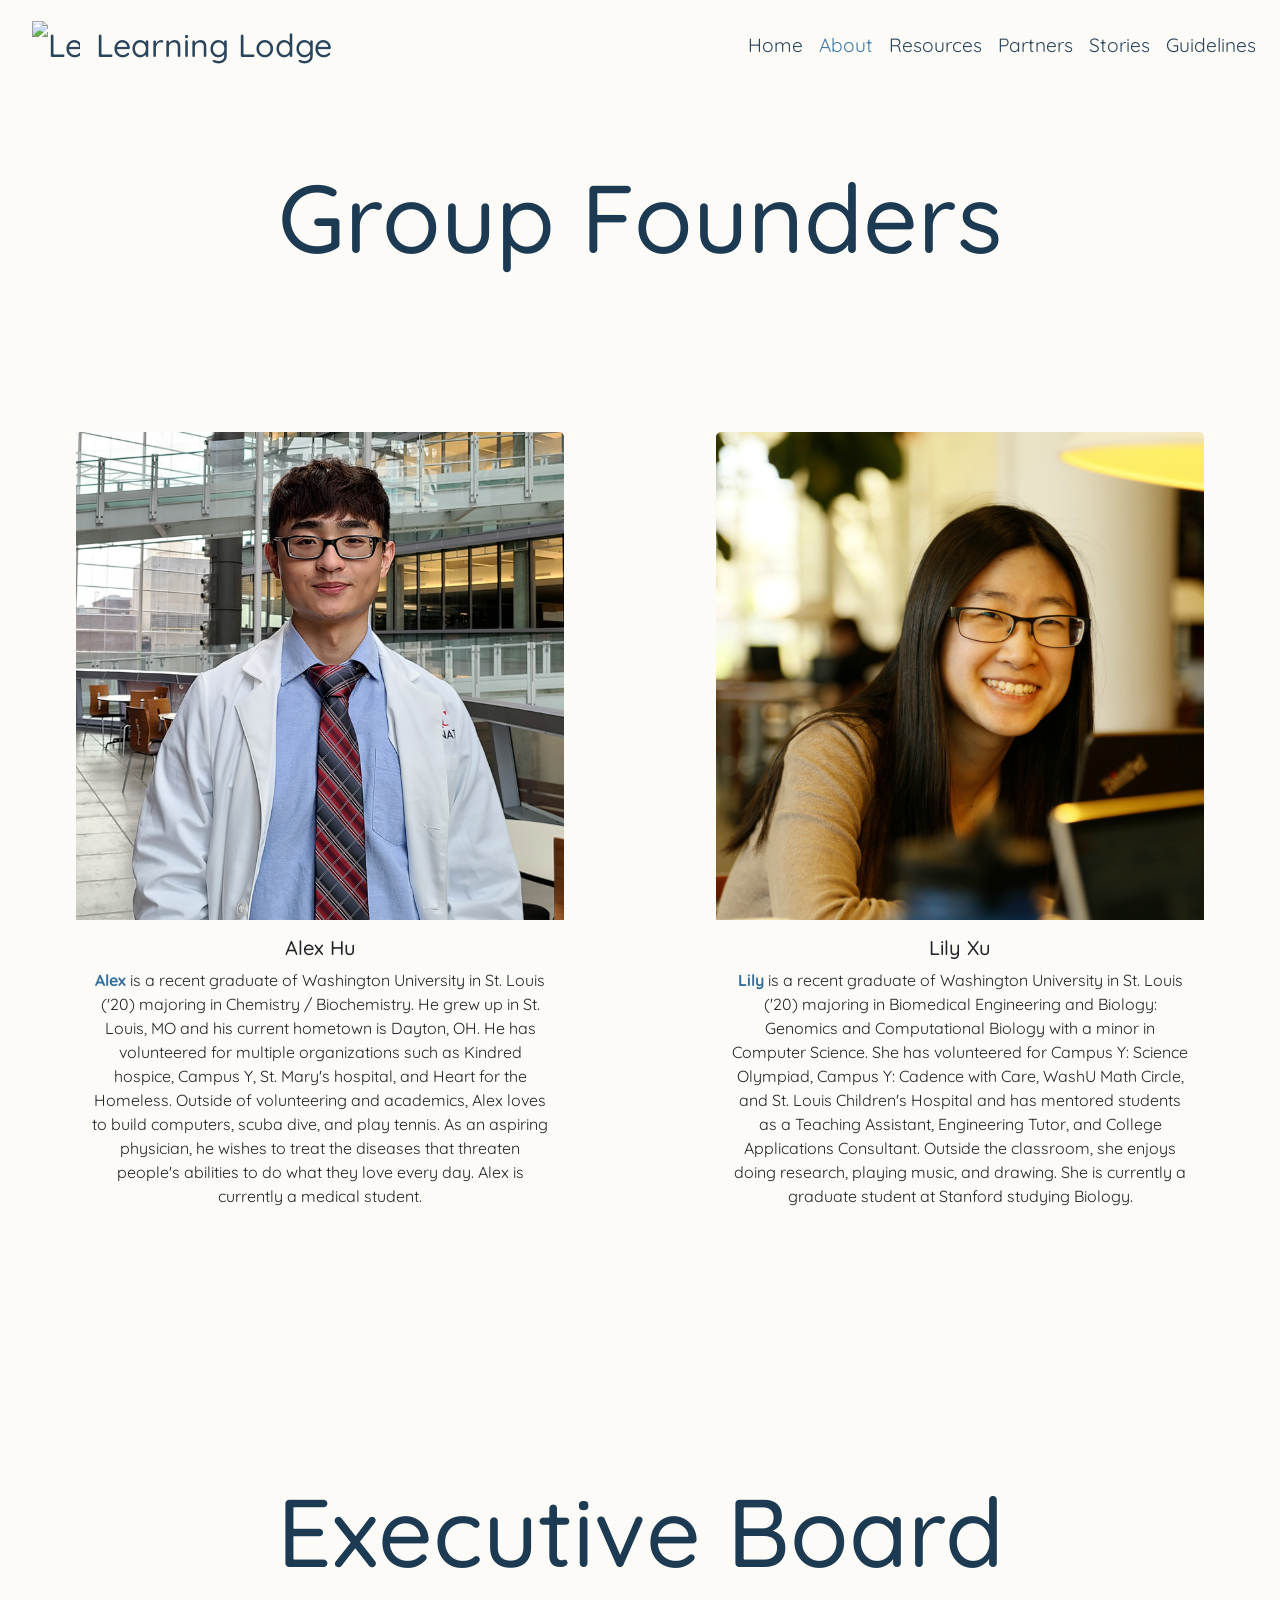
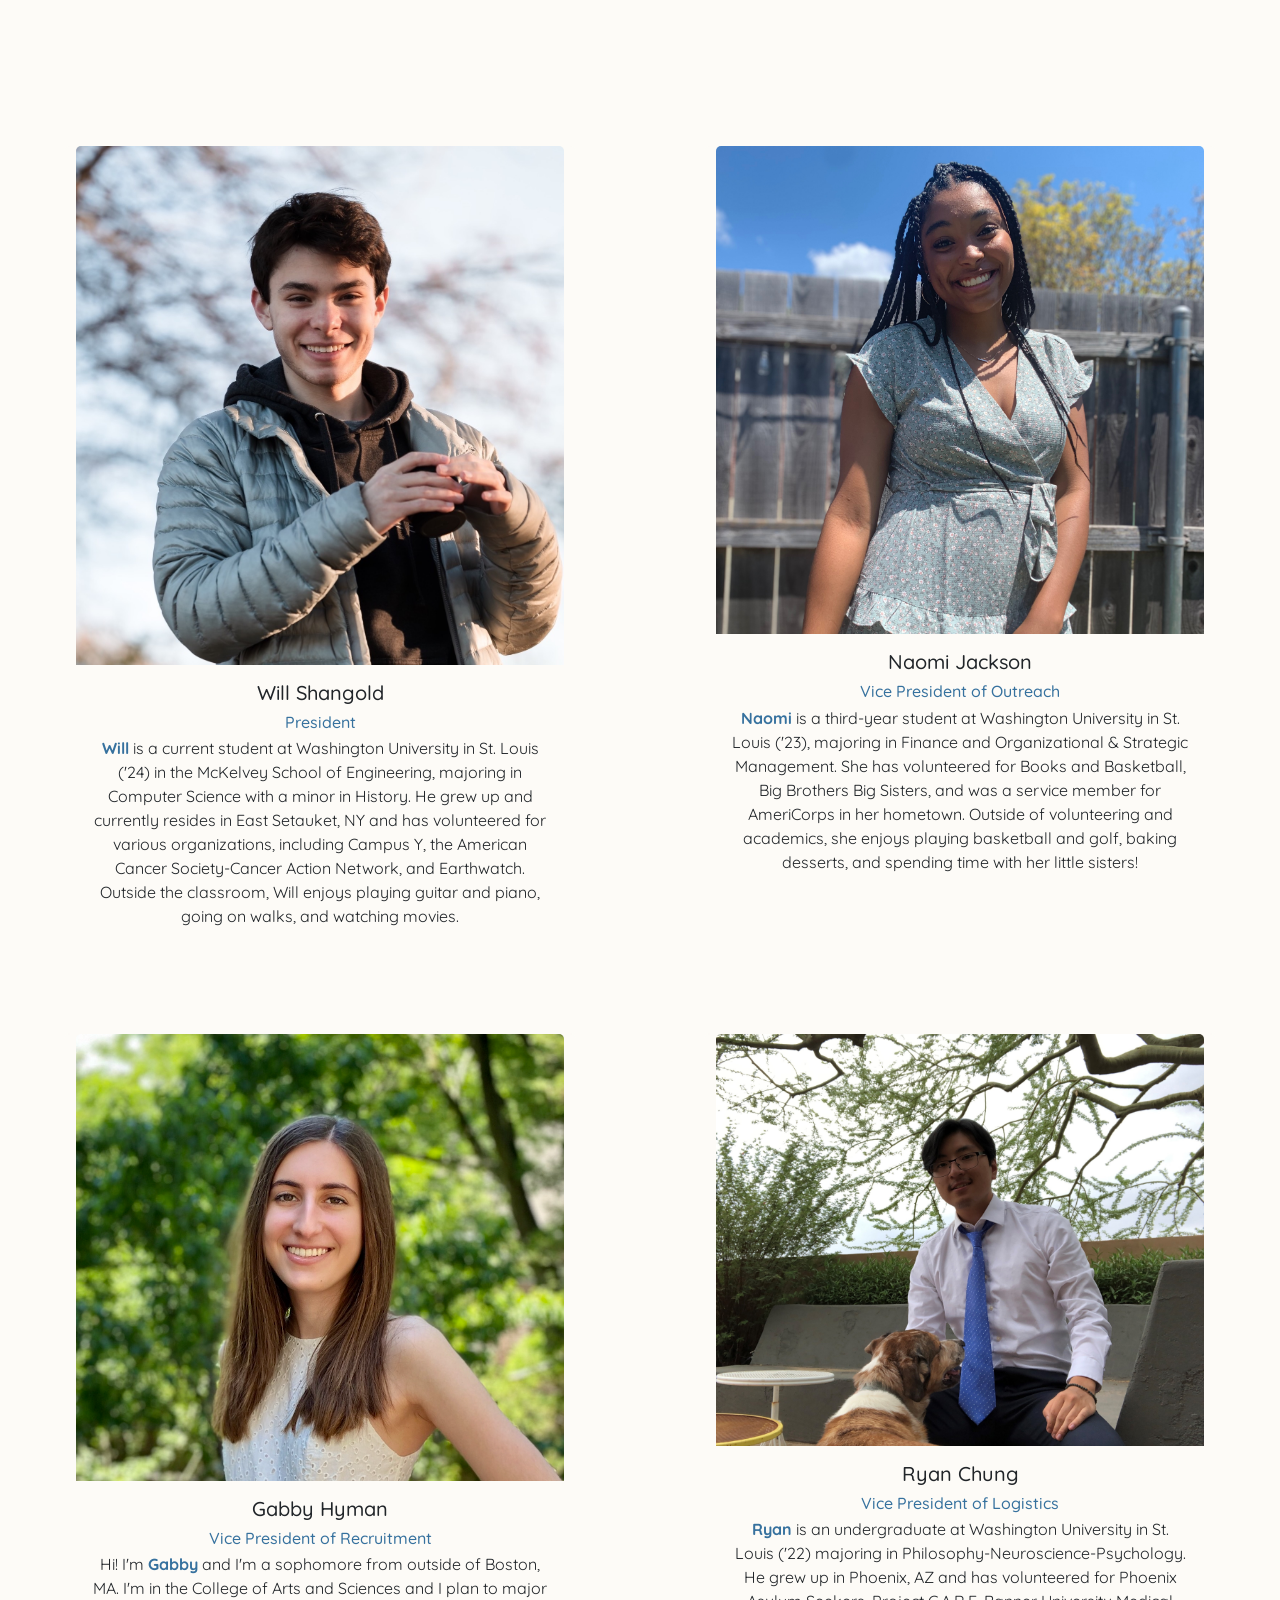
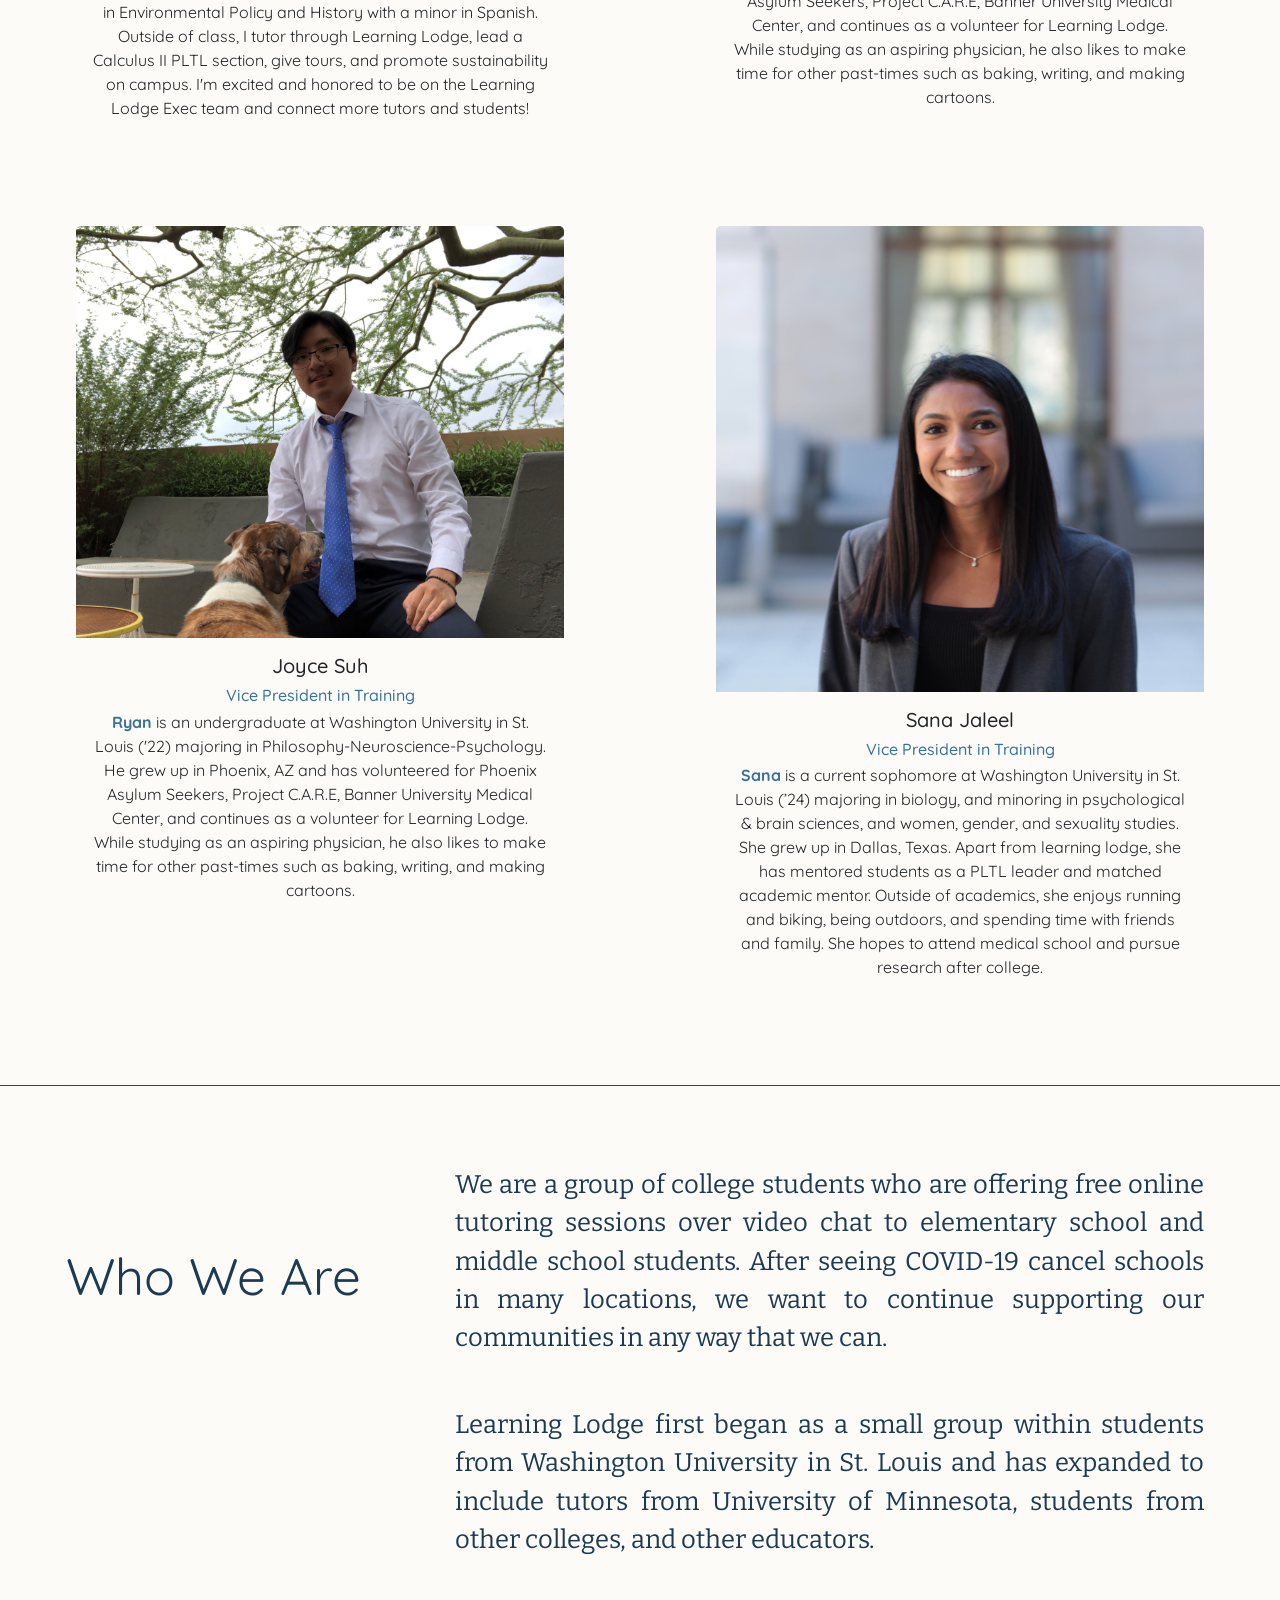
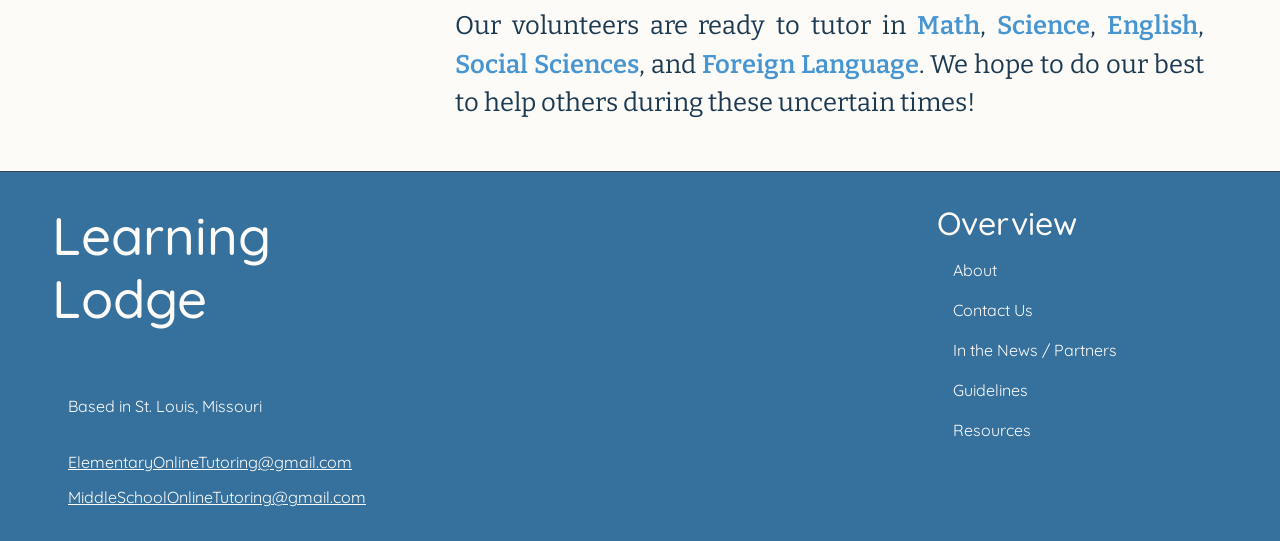
==== commit 41a80234: "Merge pull request #15 from wshangold24/main switched "will-2.jpeg" to "will-2.JPEG"" ====
--- a/about.html
+++ b/about.html
@@ -4,6 +4,7 @@
 <head>
     <title>About — Learning Lodge</title>
     <meta charset="utf-8">
+    <link rel="icon" type="image/x-icon" href="images/ll-favicon.ico">
     <meta name="viewport" content="width=device-width, initial-scale=1">
     <link href="style.css" type="text/css" rel="stylesheet">
     <link href="navbar.css" type="text/css" rel="stylesheet">
@@ -123,12 +124,12 @@
             <h1 class="scrollFade">Executive Board</h1>
         </div>
         <!-- Group Founders Names/Pics-->
-        <div class="row justify-content-around">
-            <div class="card" style="width: 40vw; min-width: 400px; background-color: #FDFBF7;">
-                <img src="./images/members/will-2.jpeg" class="card-img-top" alt="Picture of Will Shangold">
+        <div class="row justify-content-around"> 
+            <div class="card" style="width: 40vw; min-width: 400px; background-color: #FDFBF7;">
+                <img src="./images/members/will-2.JPEG" class="card-img-top" alt="Picture of Will Shangold">
                 <div class="card-body scrollFade">
                     <h5 class="card-title">Will Shangold</h5>
-                    <h6 class="card-subtitle py-1">President</h6>
+                    <h6 class="card-subtitle py-1">President</h6> 
                     <p class="card-text">
                         <span>Will</span> is a current student at Washington University in St. Louis ('24) in the
                         McKelvey School of Engineering, majoring in Computer Science with a minor in History.
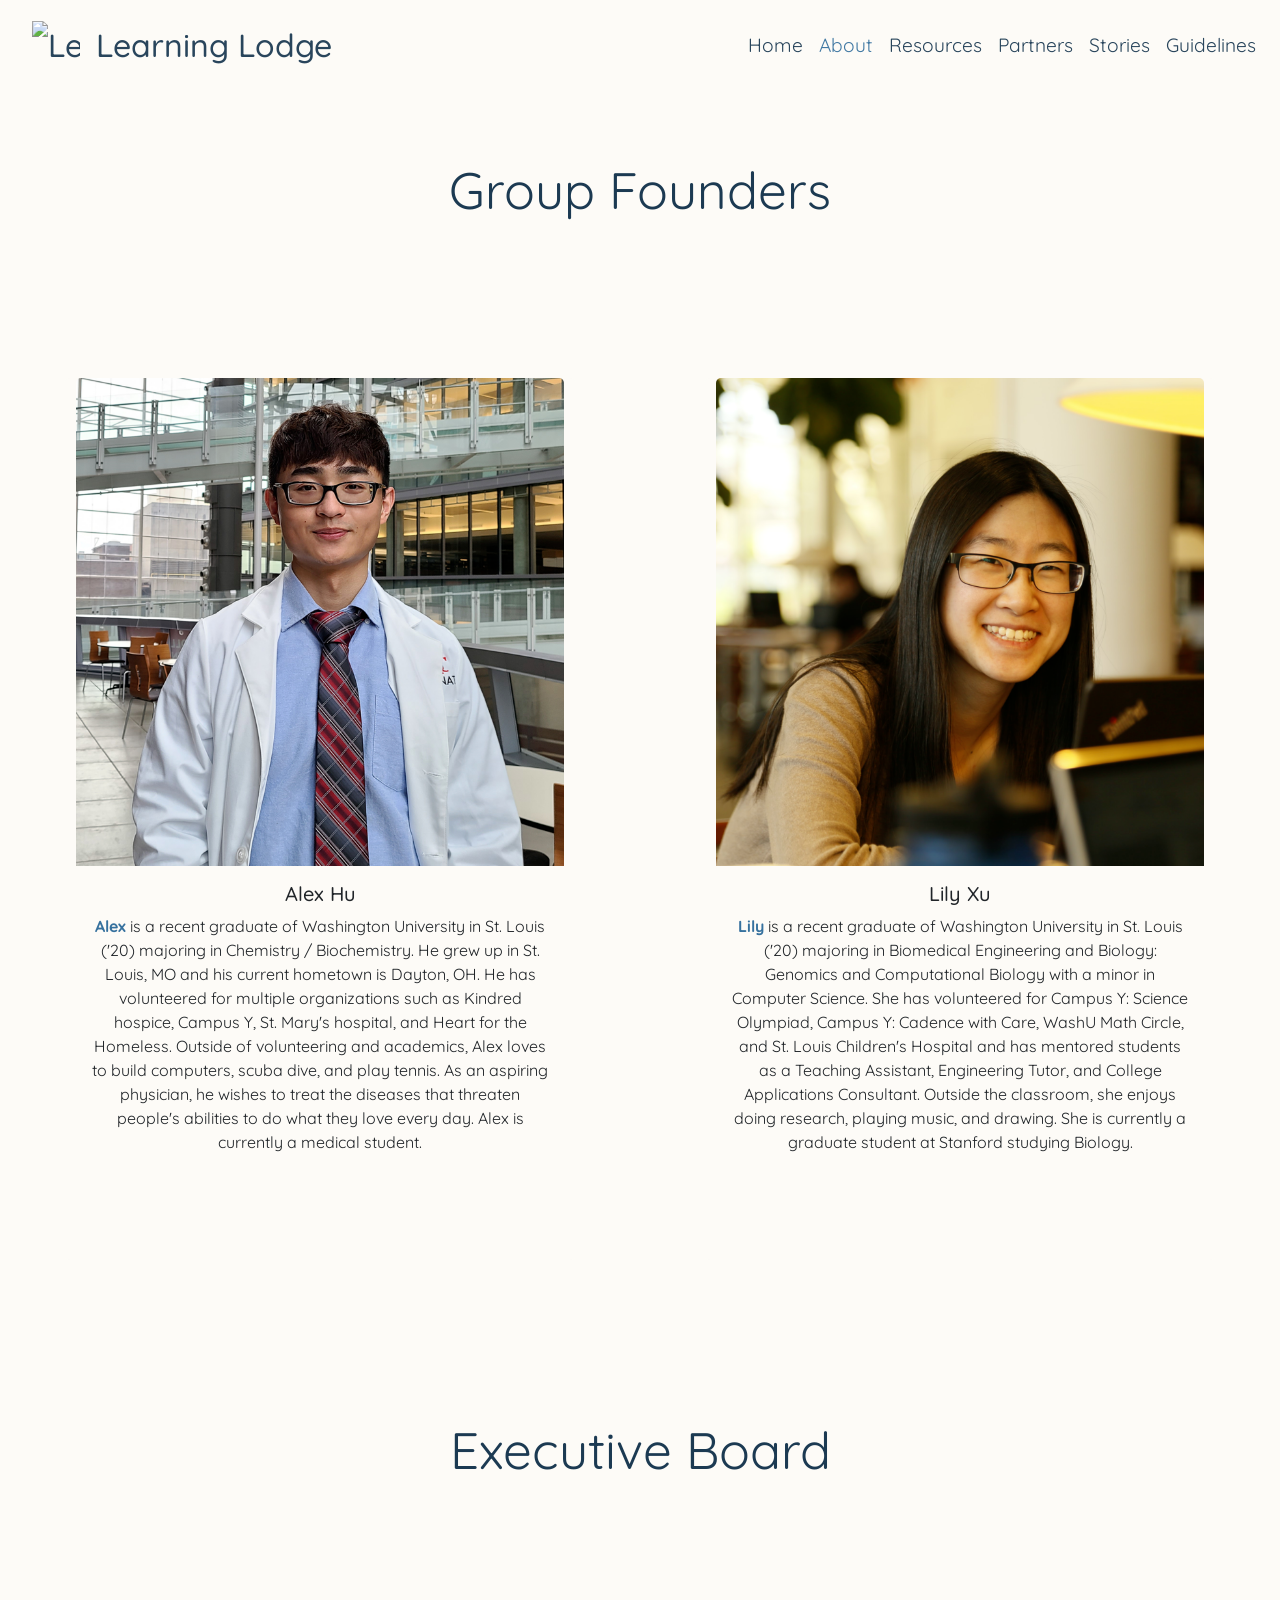
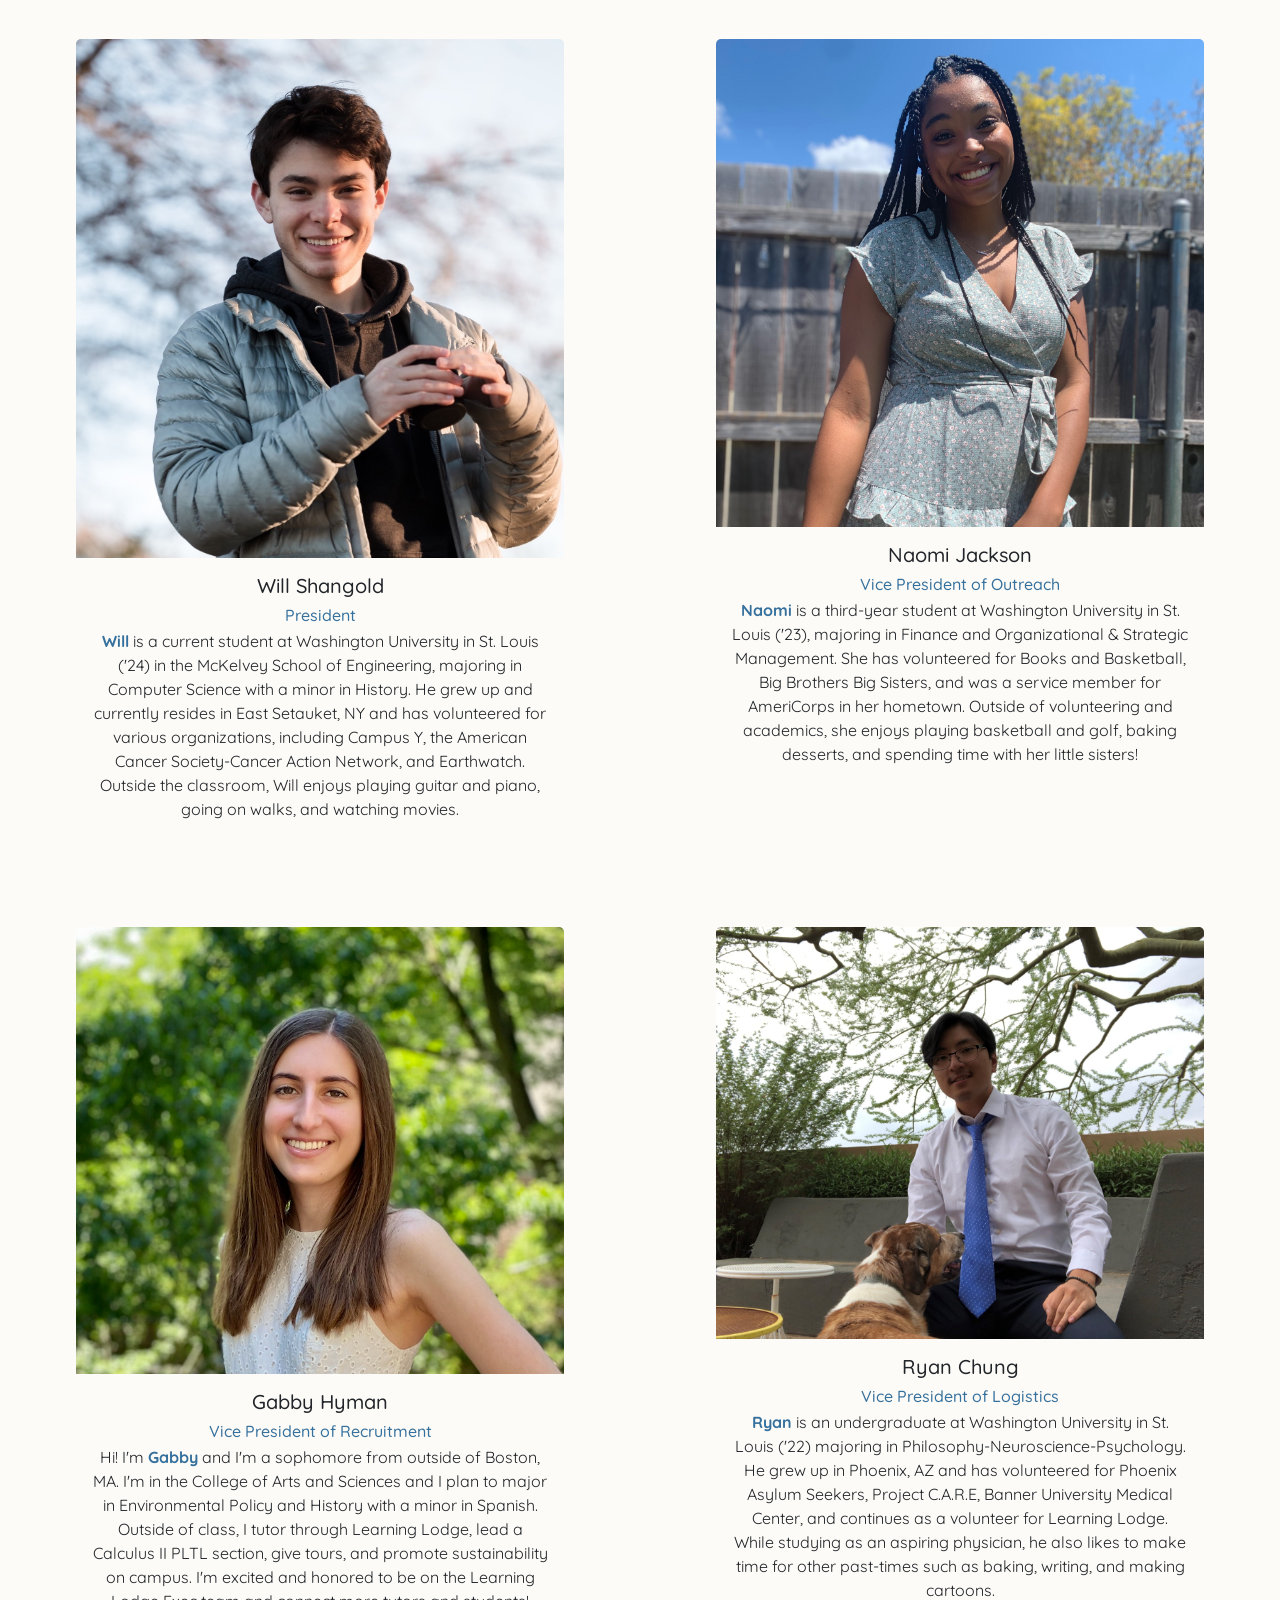
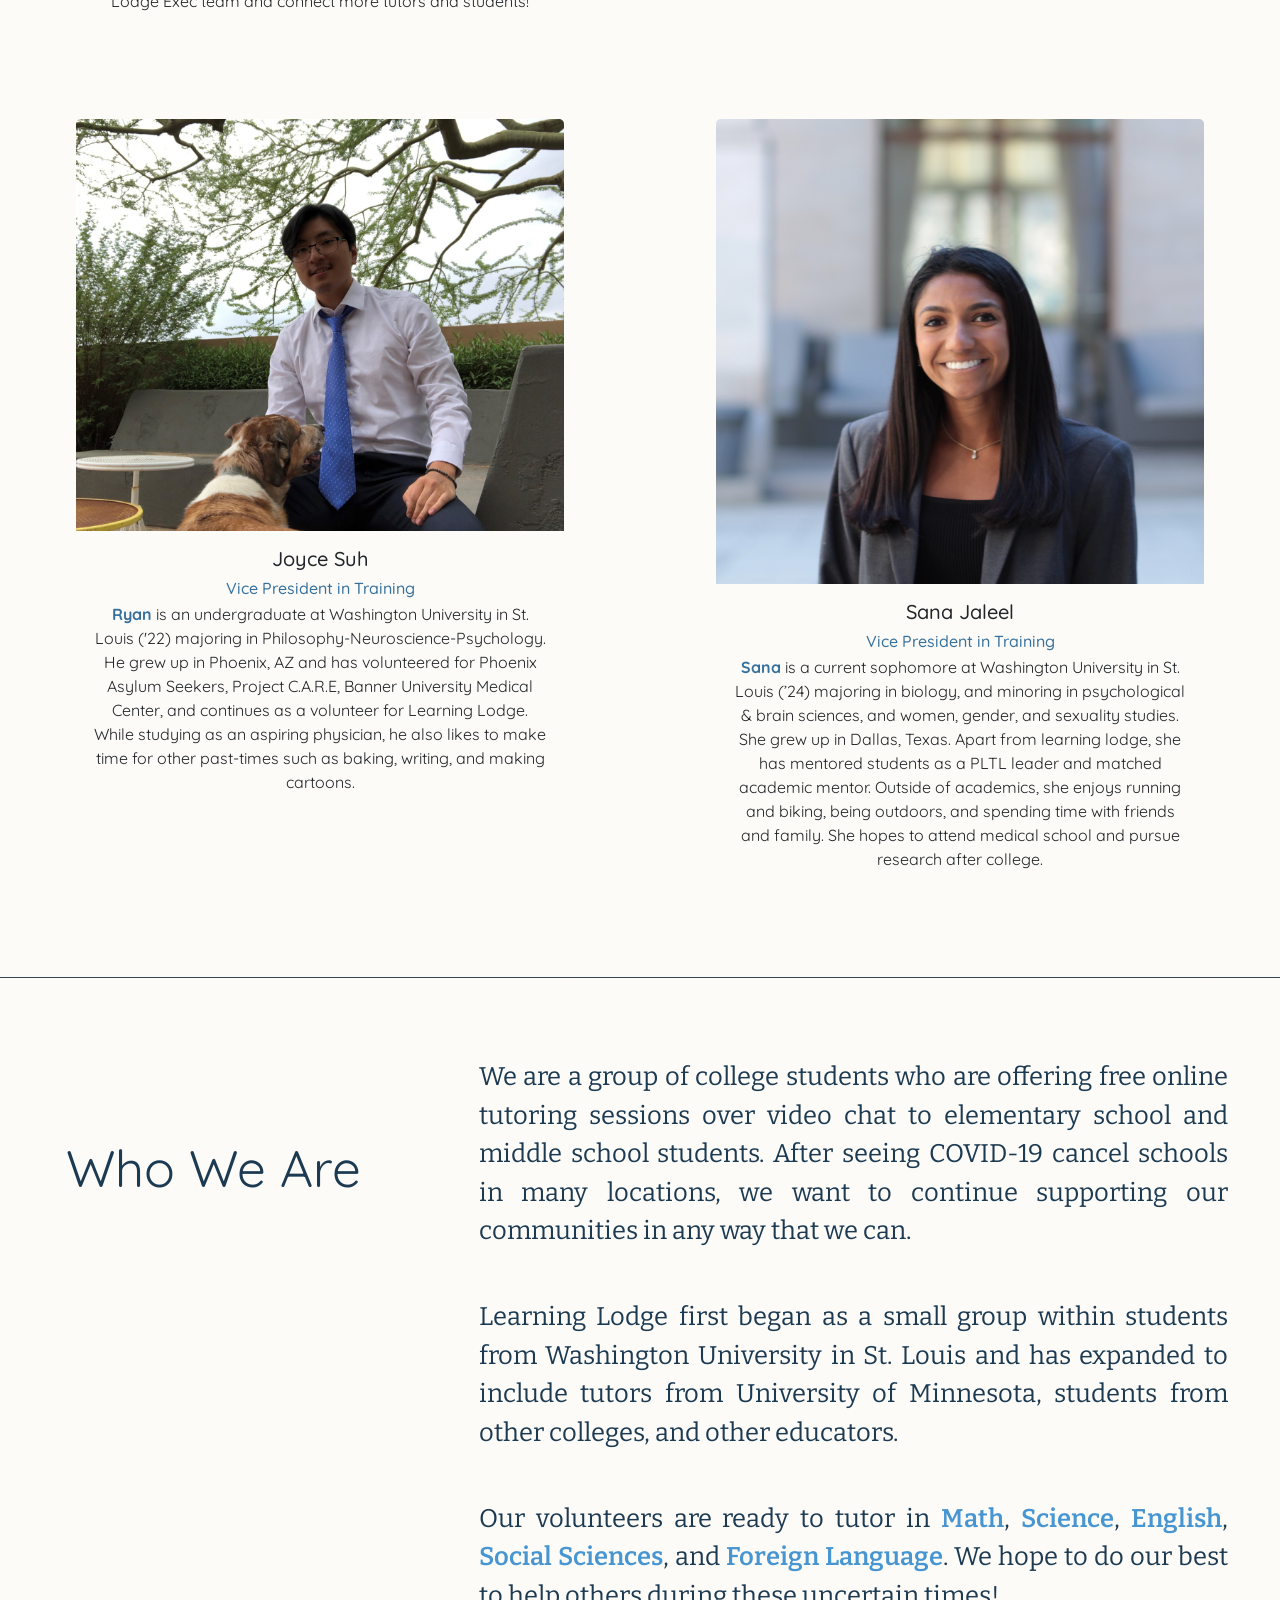
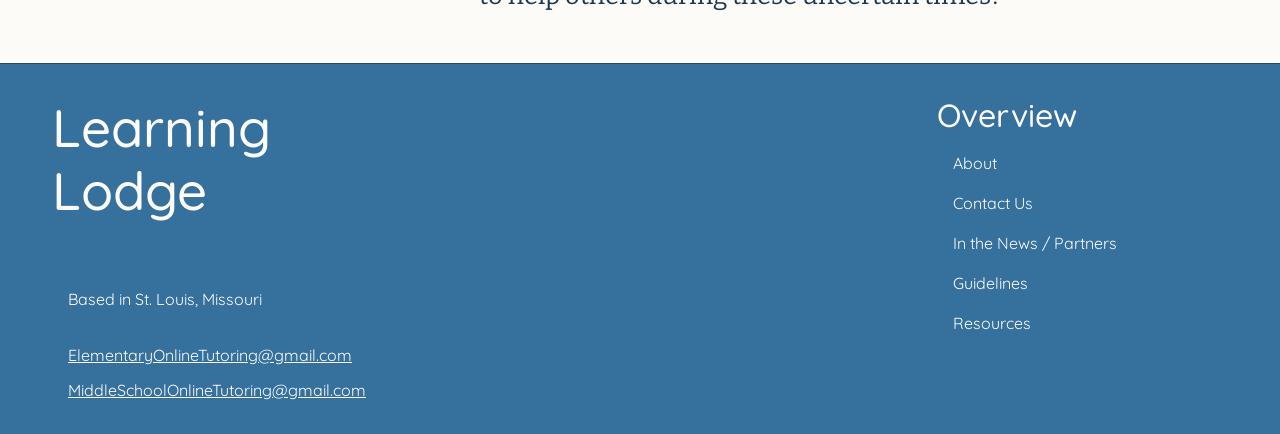
==== commit e5e2febe: "Merge pull request #17 from wshangold24/main made all titles (for diff pages) similar" ====
--- a/about.html
+++ b/about.html
@@ -220,7 +220,7 @@
             <div class="col-sm-4 scrollFade">
                 <h2>Who We Are</h2>
             </div>
-            <div class="col-sm-8 scrollFade">
+            <div class="col-sm-8 mx-auto px-auto scrollFade">
                 <p>We are a group of college students who are offering free online tutoring sessions over video chat to
                     elementary school and middle school students.
                     After seeing COVID-19 cancel schools in many locations, we want to continue supporting our
--- a/style.css
+++ b/style.css
@@ -574,7 +574,7 @@
 
 .container-4 .col-sm-10 > h1 {
     margin-top: 1rem;
-    font-weight: 600;
+    font-weight: 400;
     padding-left: 1rem;
     padding-right: 1rem;
     padding-bottom:2.5rem;
@@ -925,7 +925,9 @@
     /* margin-top: 10rem; */
     padding-top: 10rem;
     padding-bottom: 7rem;
-    font-size: 600%;
+    /* font-size: 600%; */
+    font-size: 4vmax;
+    font-weight: 400;
     text-align: center;
     width: 100%;
 
@@ -1028,8 +1030,8 @@
     /* font-size: 180%; */
     font-size: 2vw;
     padding-top: 2rem;
-    padding-right: 4rem;
-    padding-left: 1rem;
+    padding-right: 2.5rem;
+    padding-left: 2.5rem;
 }
 
 #group_founders #who_we_are p span {
@@ -1071,7 +1073,9 @@
     font-family: 'Quicksand', sans-serif;
     background-color: #FDFBF7;
     padding-top: 10rem;
-    font-size: 6vw;
+    /* font-size: 6vw; */
+    font-size: 4vmax;
+    font-weight: 400;
     text-align: center;
     width: 100%;
 
@@ -1181,8 +1185,10 @@
 }
 
 #guidelines_list h1 {
-    margin-bottom: 4.5rem;
-    font-size: 6vw;
+    margin-bottom: 2rem;
+    /* font-size: 6vw; */
+    font-size: 4vmax;
+    font-weight: 400;
     width: 80vw;
     margin-left: auto;
     margin-right: auto;
@@ -1190,8 +1196,9 @@
 
 #guidelines_list h1 + h2 {
     color:#36719E;
-    margin-bottom: 3rem;
-    font-size: 3vw;
+    margin-bottom: 4rem;
+    /* font-size: 3vw; */
+    font-size: 2vmax;
     width: 80vw;
     margin-left: auto;
     margin-right: auto;
@@ -1200,7 +1207,8 @@
 #guidelines_list h2 + p {
     text-align: left;
     margin-left: 6%;
-    font-size: 2vw;
+    /* font-size: 2vw; */
+    font-size: 1vmax;
     width: 80vw;
     margin-left: auto;
     margin-right: auto;
@@ -1208,8 +1216,9 @@
 
 #guidelines_list h3 {
     /* font-size: 35px; */
-    font-size: 3vw;
-    font-weight: bold;
+    font-size: 2vmax;
+    font-weight: 400;
+    /* color:#36719E; */
 }
 
 #guidelines_list ol {
@@ -1222,19 +1231,21 @@
 
 #guidelines_list ol li {
     /* font-size:35px; */
-    font-size: 3vw;
+    /* font-size: 3vw; */
+    font-size: 1vmax;
     padding-right: 3rem;
 }
 
 #guidelines_list h4 {
     /* font-size:25px; */
-    font-size: 2vw;
-    font-weight: bold;
+    font-size: 1.7vmax;
+    font-weight: 400;
+    color:#36719E;
 }
 
 #guidelines_list p {
     /* font-size:20px; */
-    font-size: 1.2vw;
+    /* font-size: 1.2vw; */
     font-family: 'Bitter', serif;
 }
 
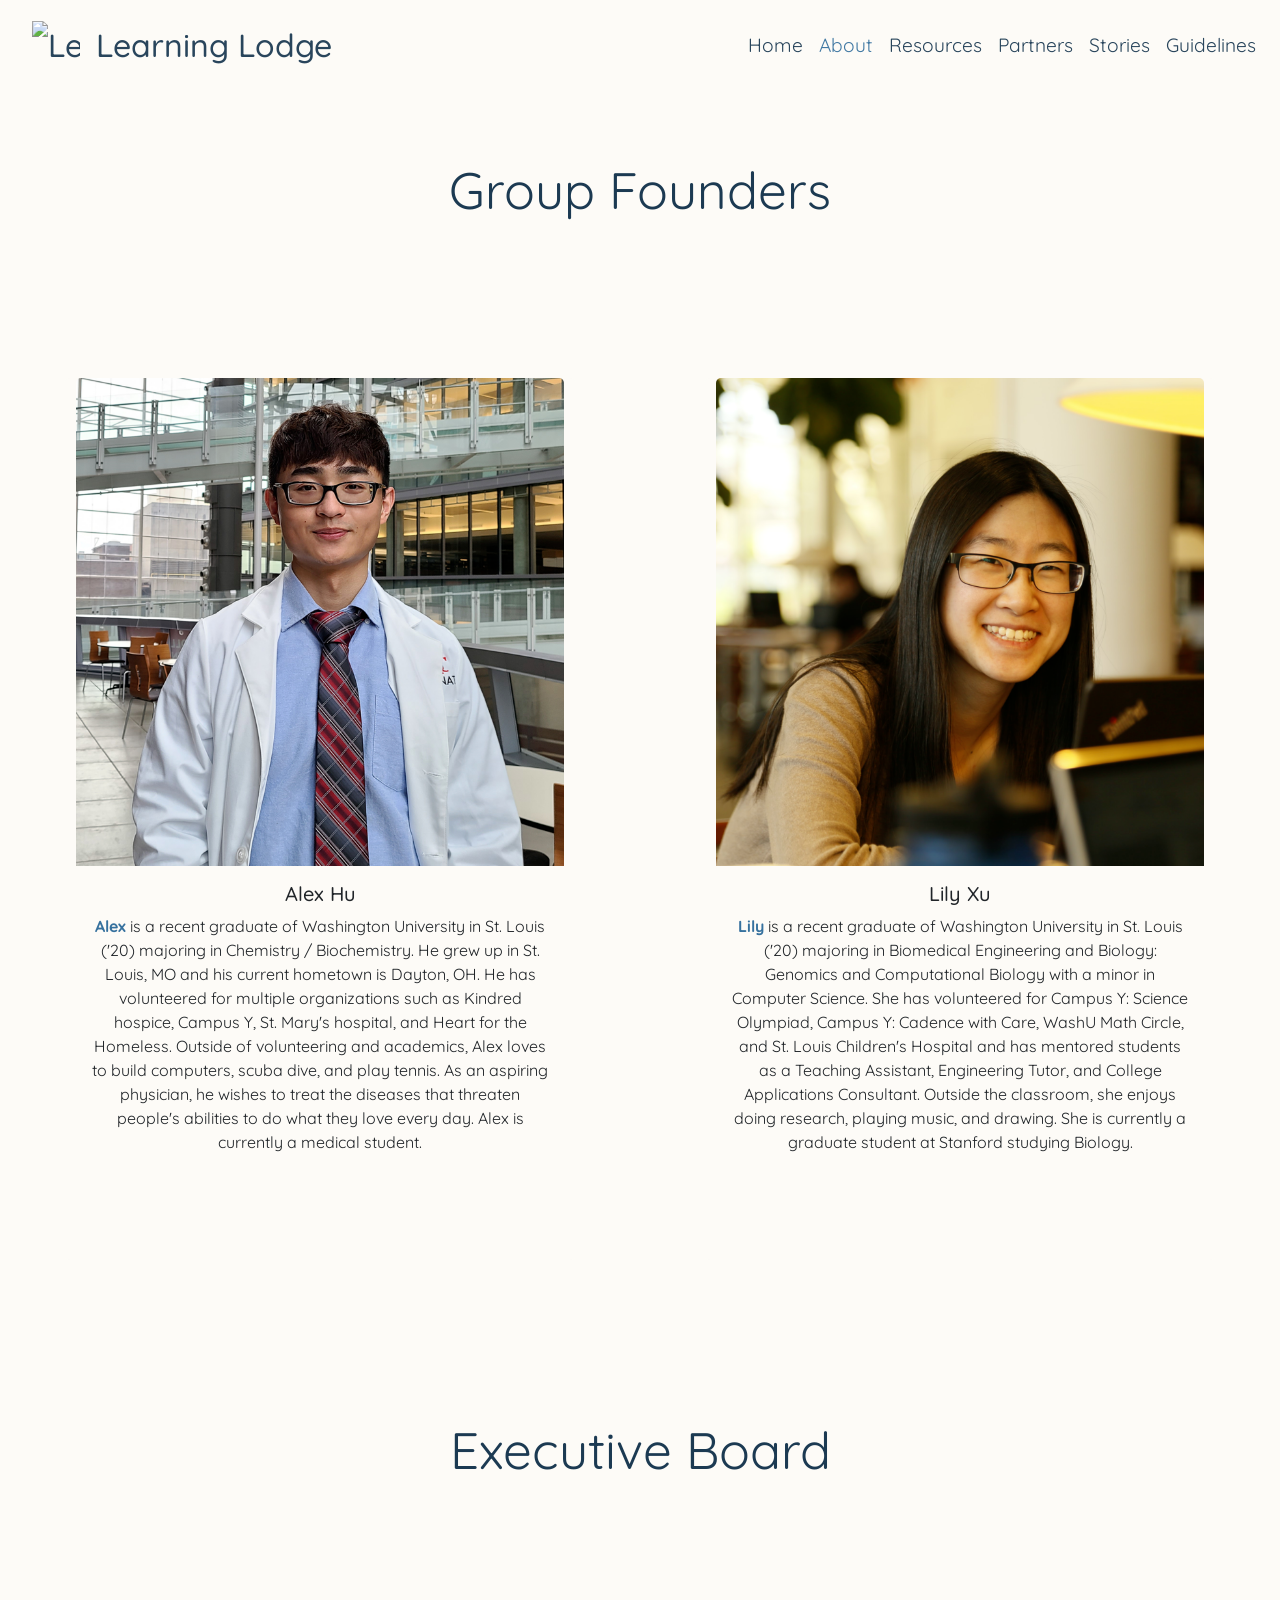
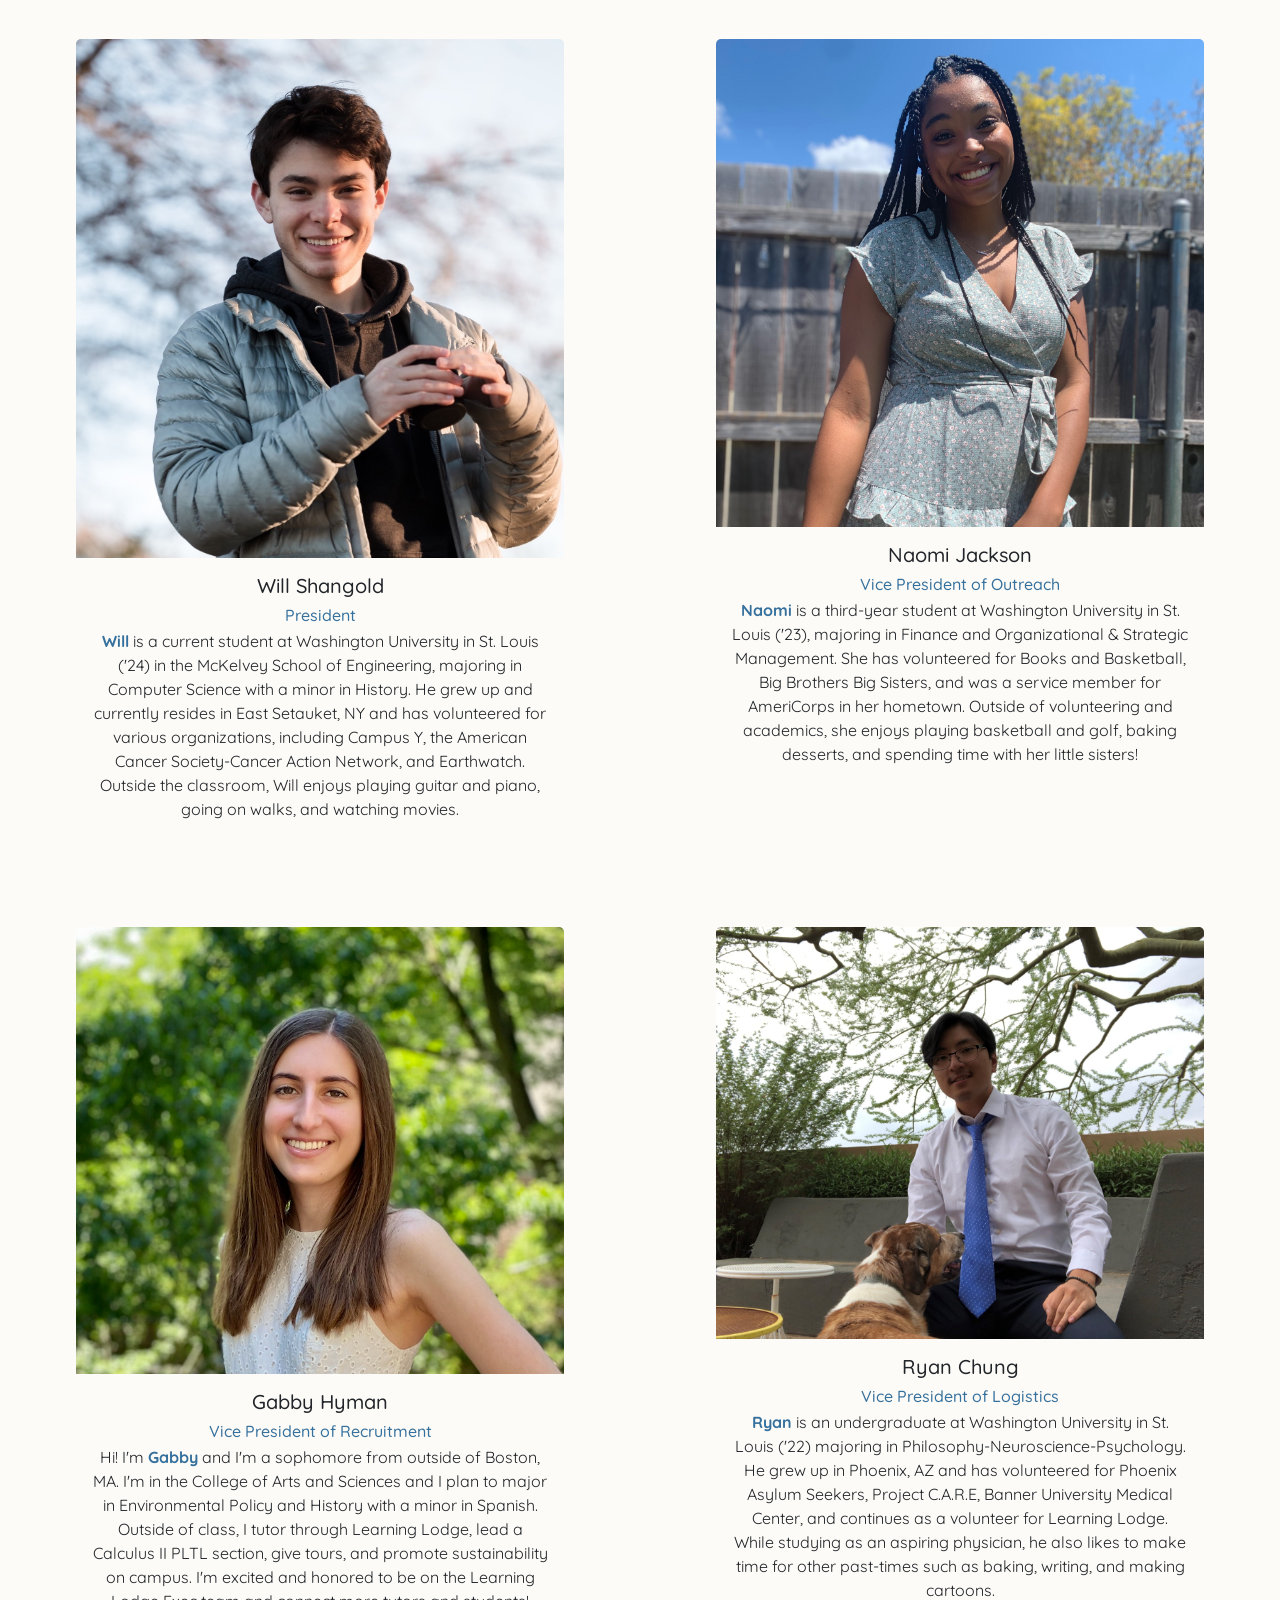
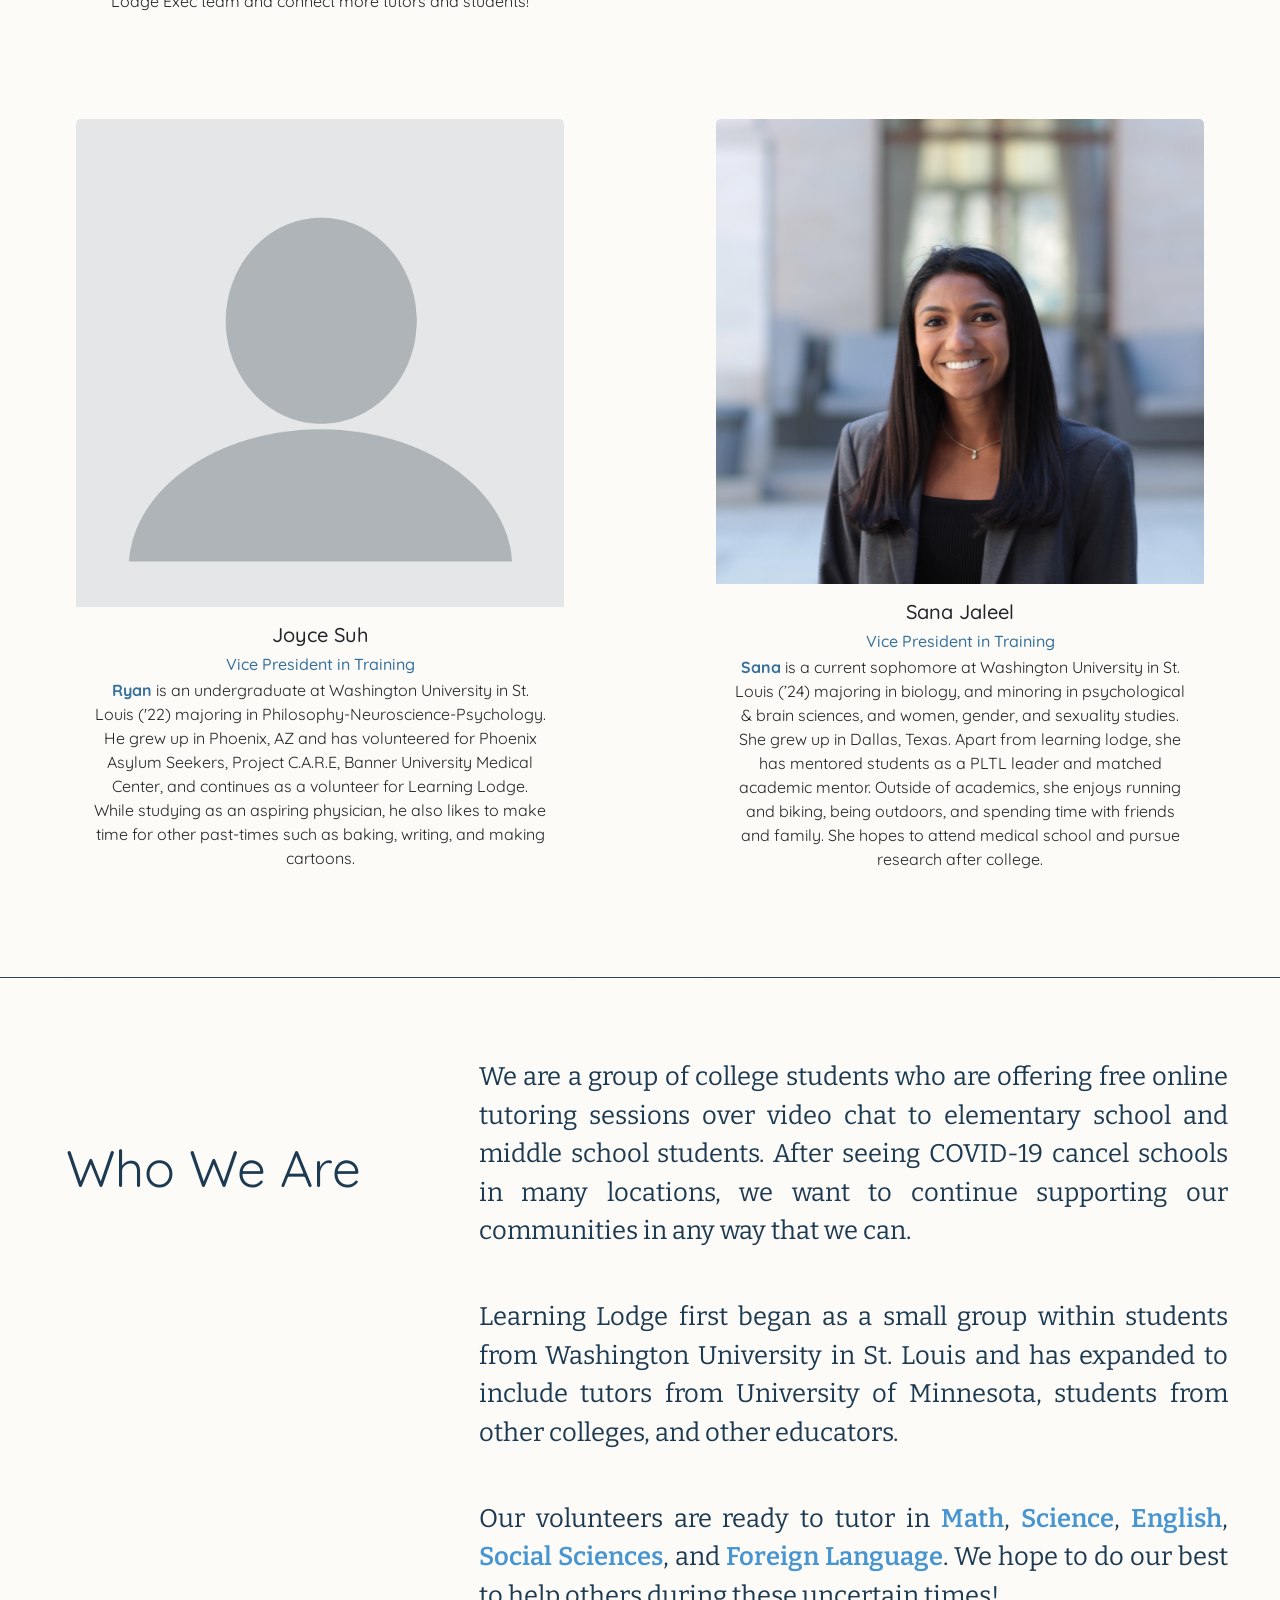
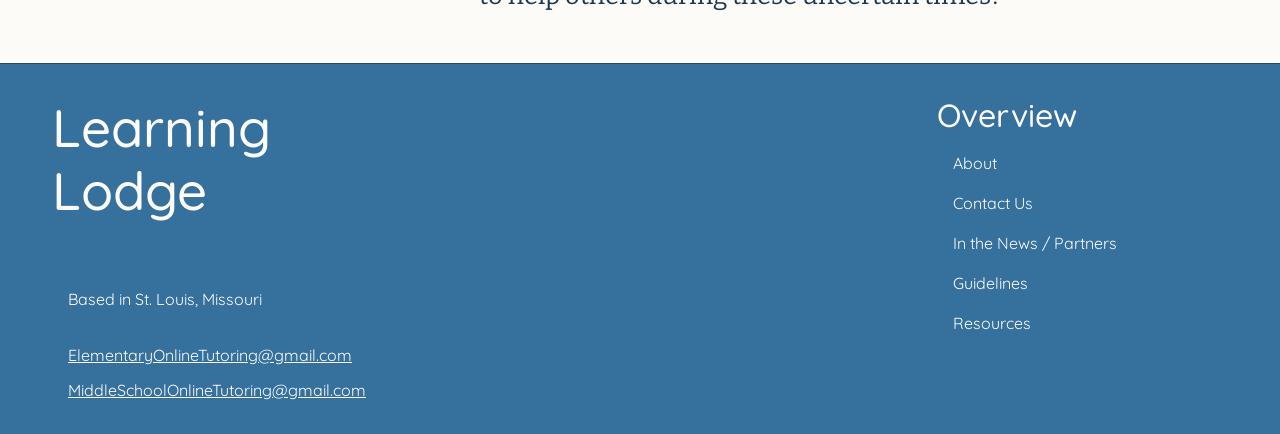
==== commit 1ae31a1d: "Merge pull request #18 from wshangold24/main added blank profile pic, more kids stories pics" ====
--- a/about.html
+++ b/about.html
@@ -183,7 +183,7 @@
 
         <div class="row justify-content-around">
             <div class="card" style="width: 40vw; min-width: 400px; background-color: #FDFBF7;">
-                <img src="./images/members/ryan.jpeg" class="card-img-top" alt="Picture of Joyce Suh">
+                <img src="./images/members/blank-profile-pic.png" class="card-img-top" alt="Picture of Joyce Suh">
                 <div class="card-body scrollFade">
                     <h5 class="card-title">Joyce Suh</h5>
                     <h6 class="card-subtitle py-1">Vice President in Training</h6>
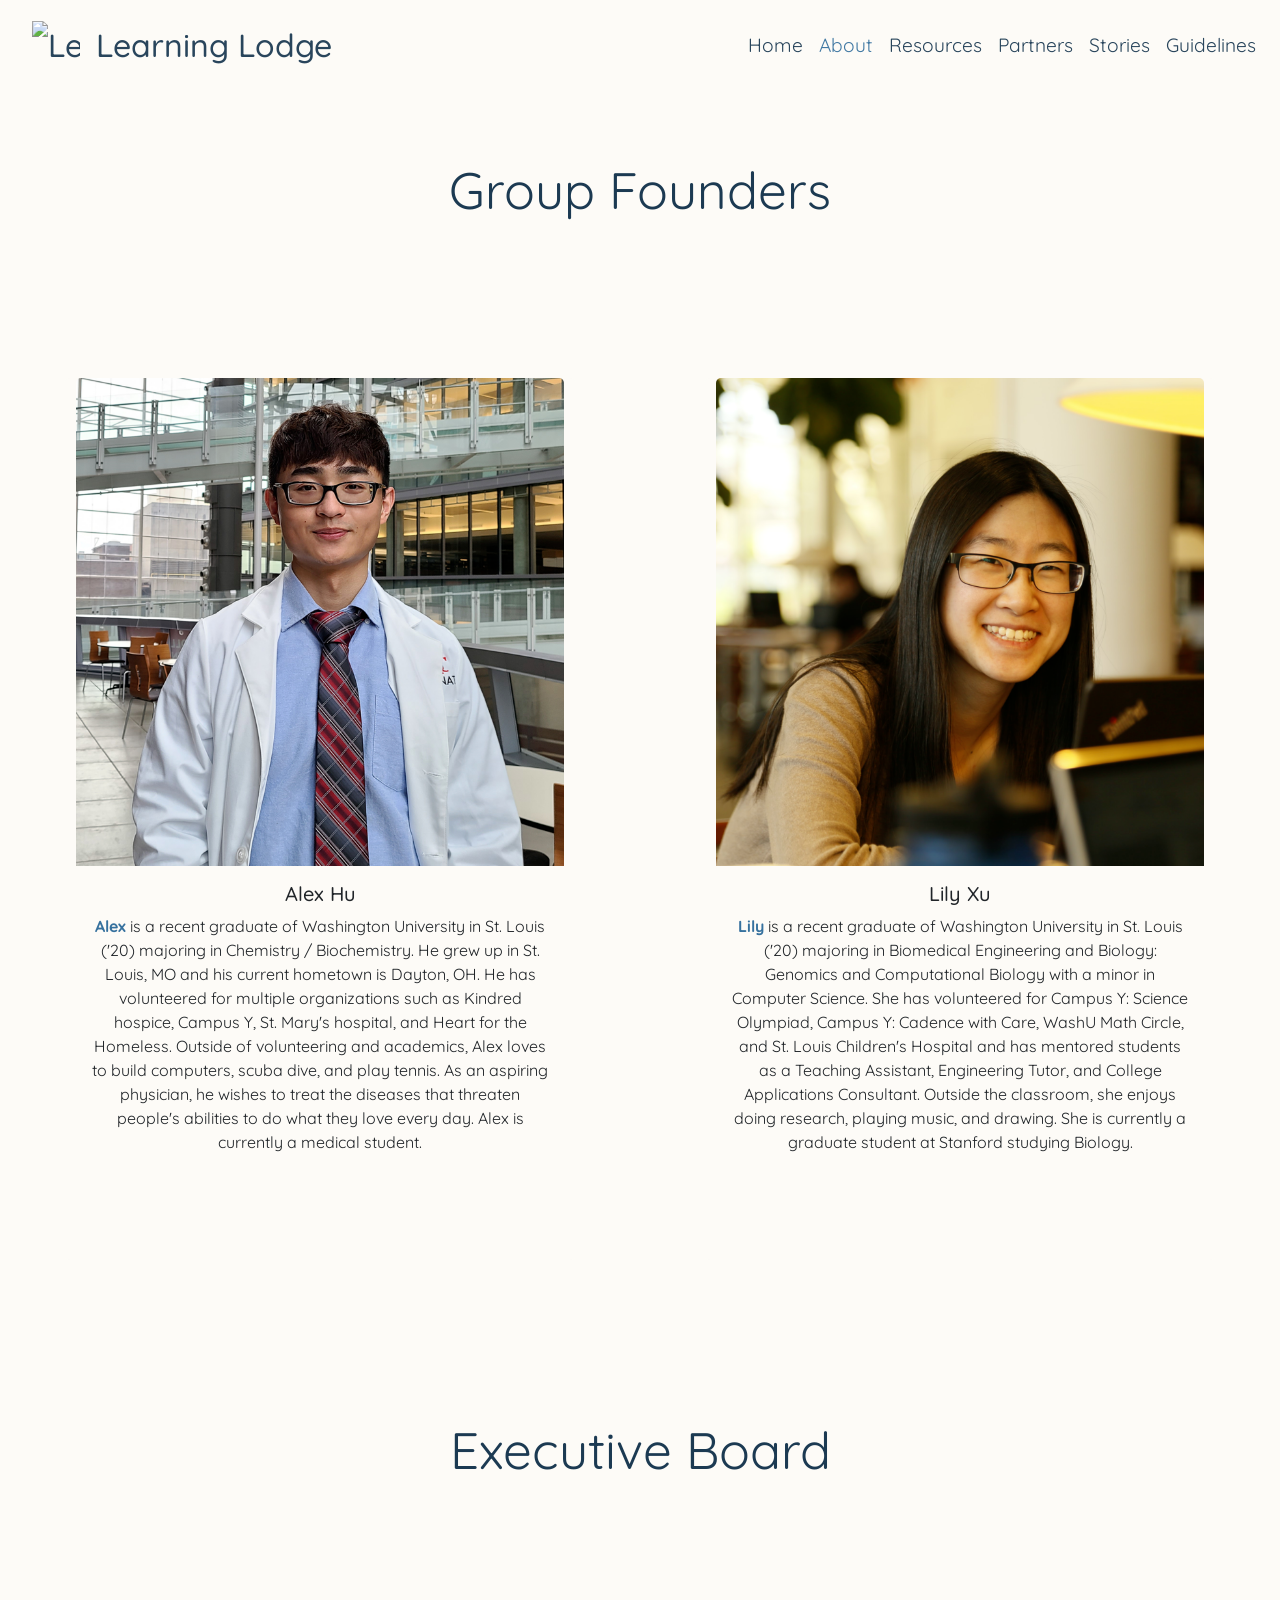
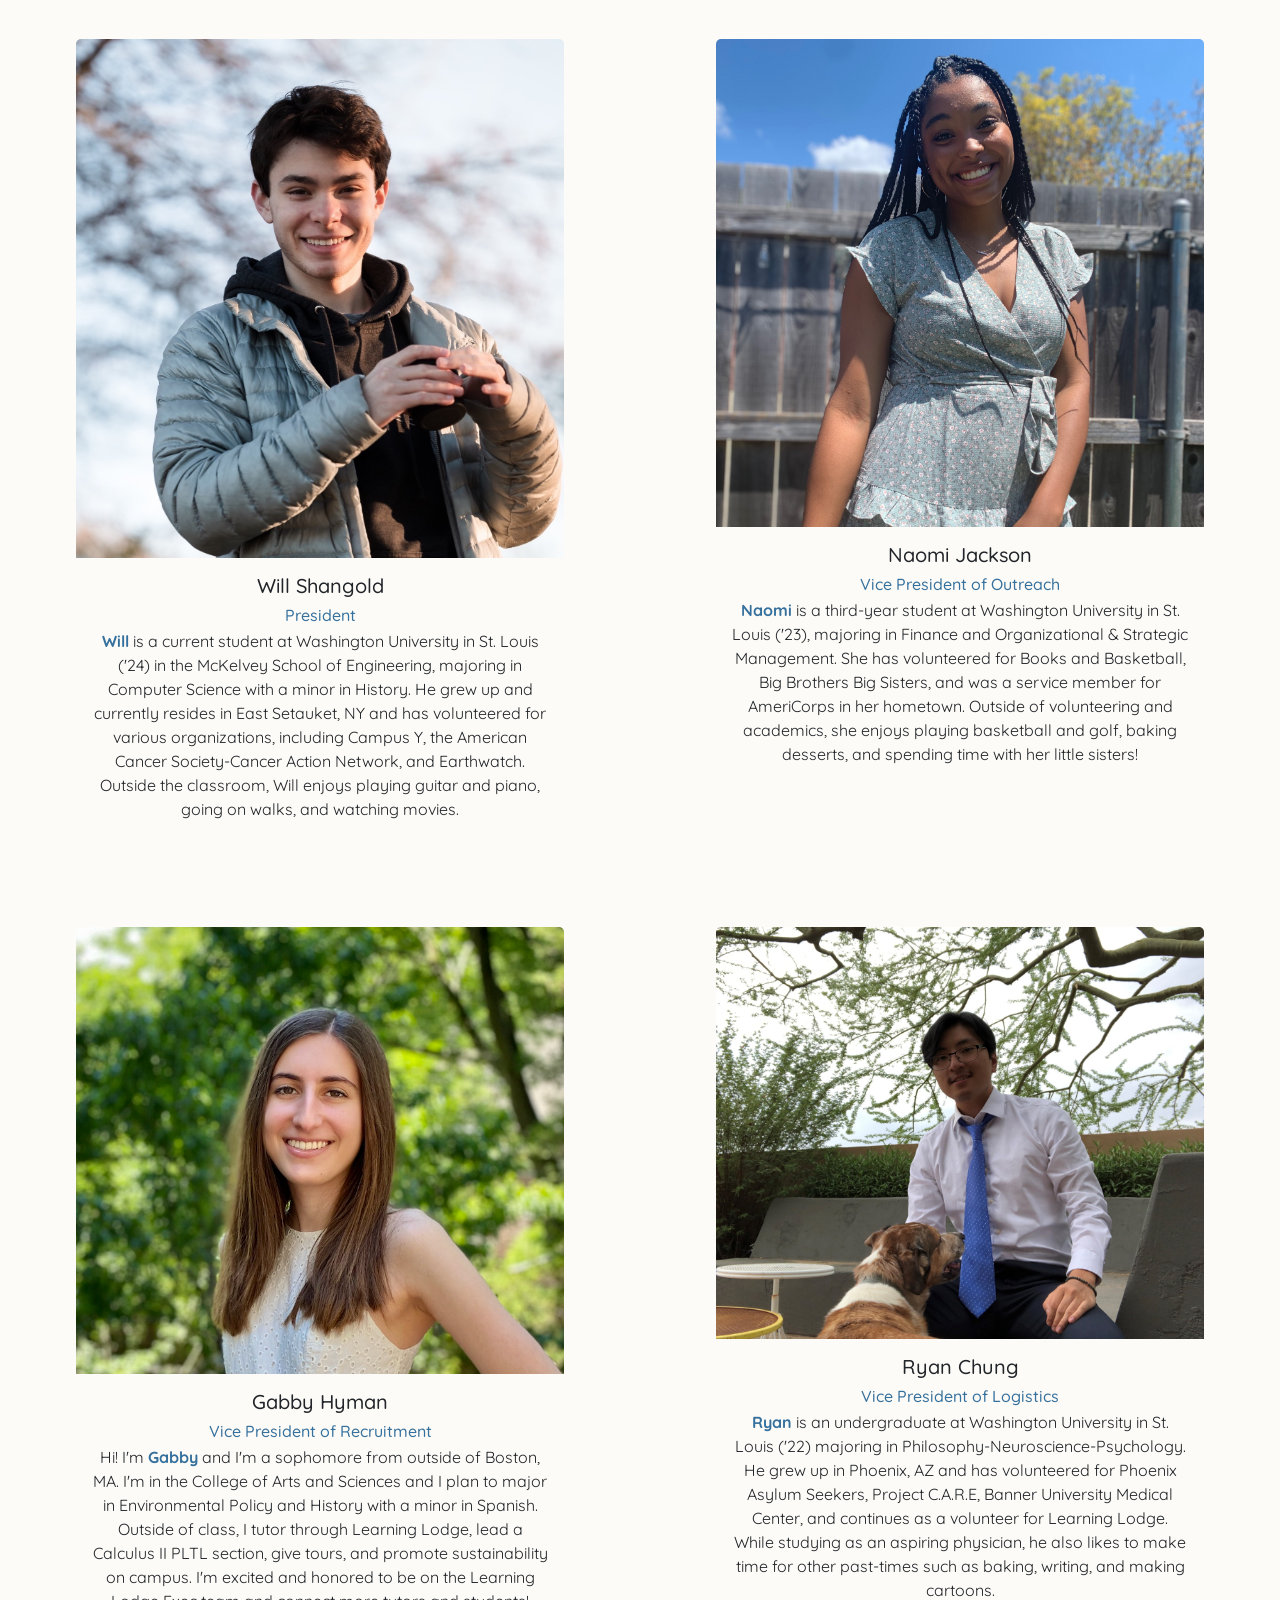
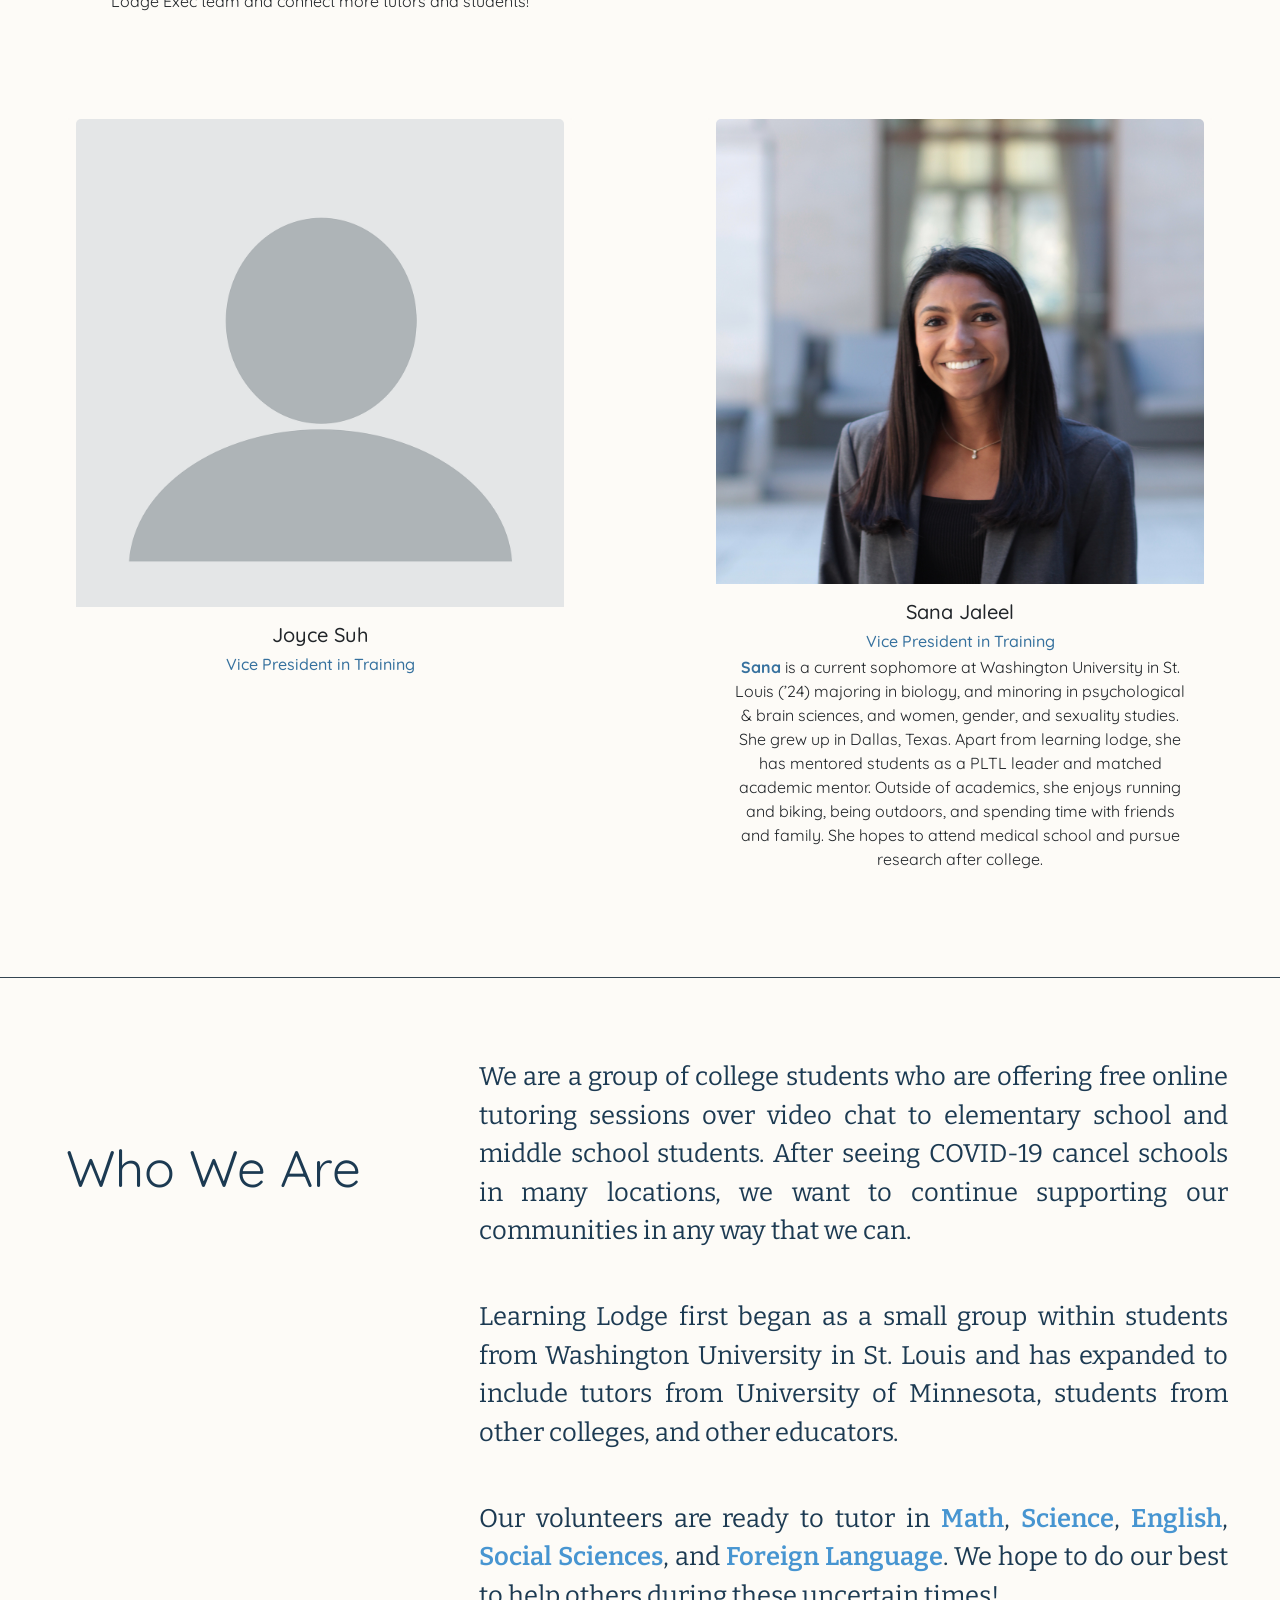
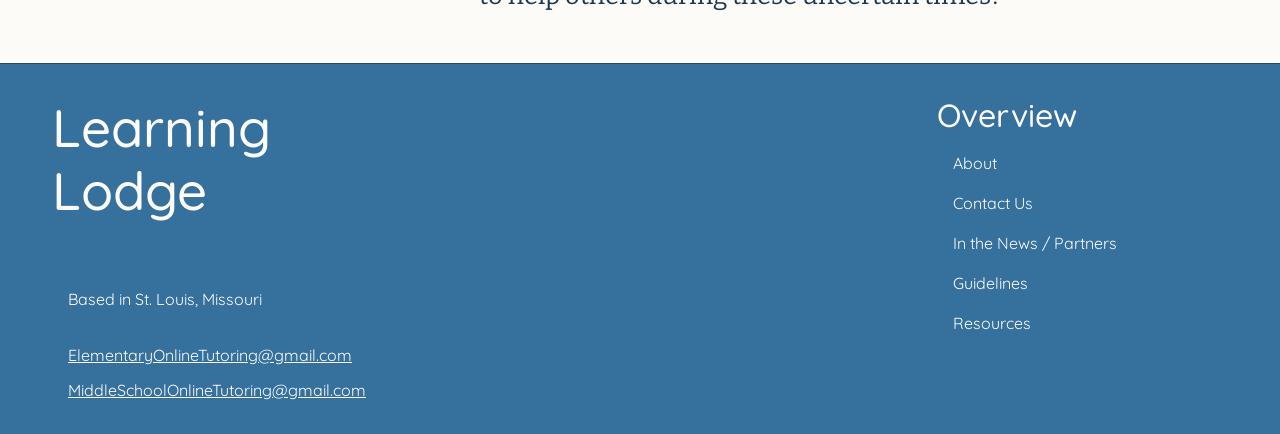
==== commit 009485f9: "Merge pull request #19 from wshangold24/main took out Joyce desc" ====
--- a/about.html
+++ b/about.html
@@ -188,9 +188,10 @@
                     <h5 class="card-title">Joyce Suh</h5>
                     <h6 class="card-subtitle py-1">Vice President in Training</h6>
                     <p class="card-text">
-                        <span>Ryan</span> is an undergraduate at Washington University in St. Louis ('22) majoring in Philosophy-Neuroscience-Psychology. 
+                         <!-- <span>Ryan</span> is an undergraduate at Washington University in St. Louis ('22) majoring in Philosophy-Neuroscience-Psychology. 
                         He grew up in Phoenix, AZ and has volunteered for Phoenix Asylum Seekers, Project C.A.R.E, Banner University Medical Center, and continues as a volunteer for Learning Lodge.
-                        While studying as an aspiring physician, he also likes to make time for other past-times such as baking, writing, and making cartoons. 
+                        While studying as an aspiring physician, he also likes to make time for other past-times such as baking, writing, and making cartoons.  -->
+                    
                     </p>
                 </div>
             </div>
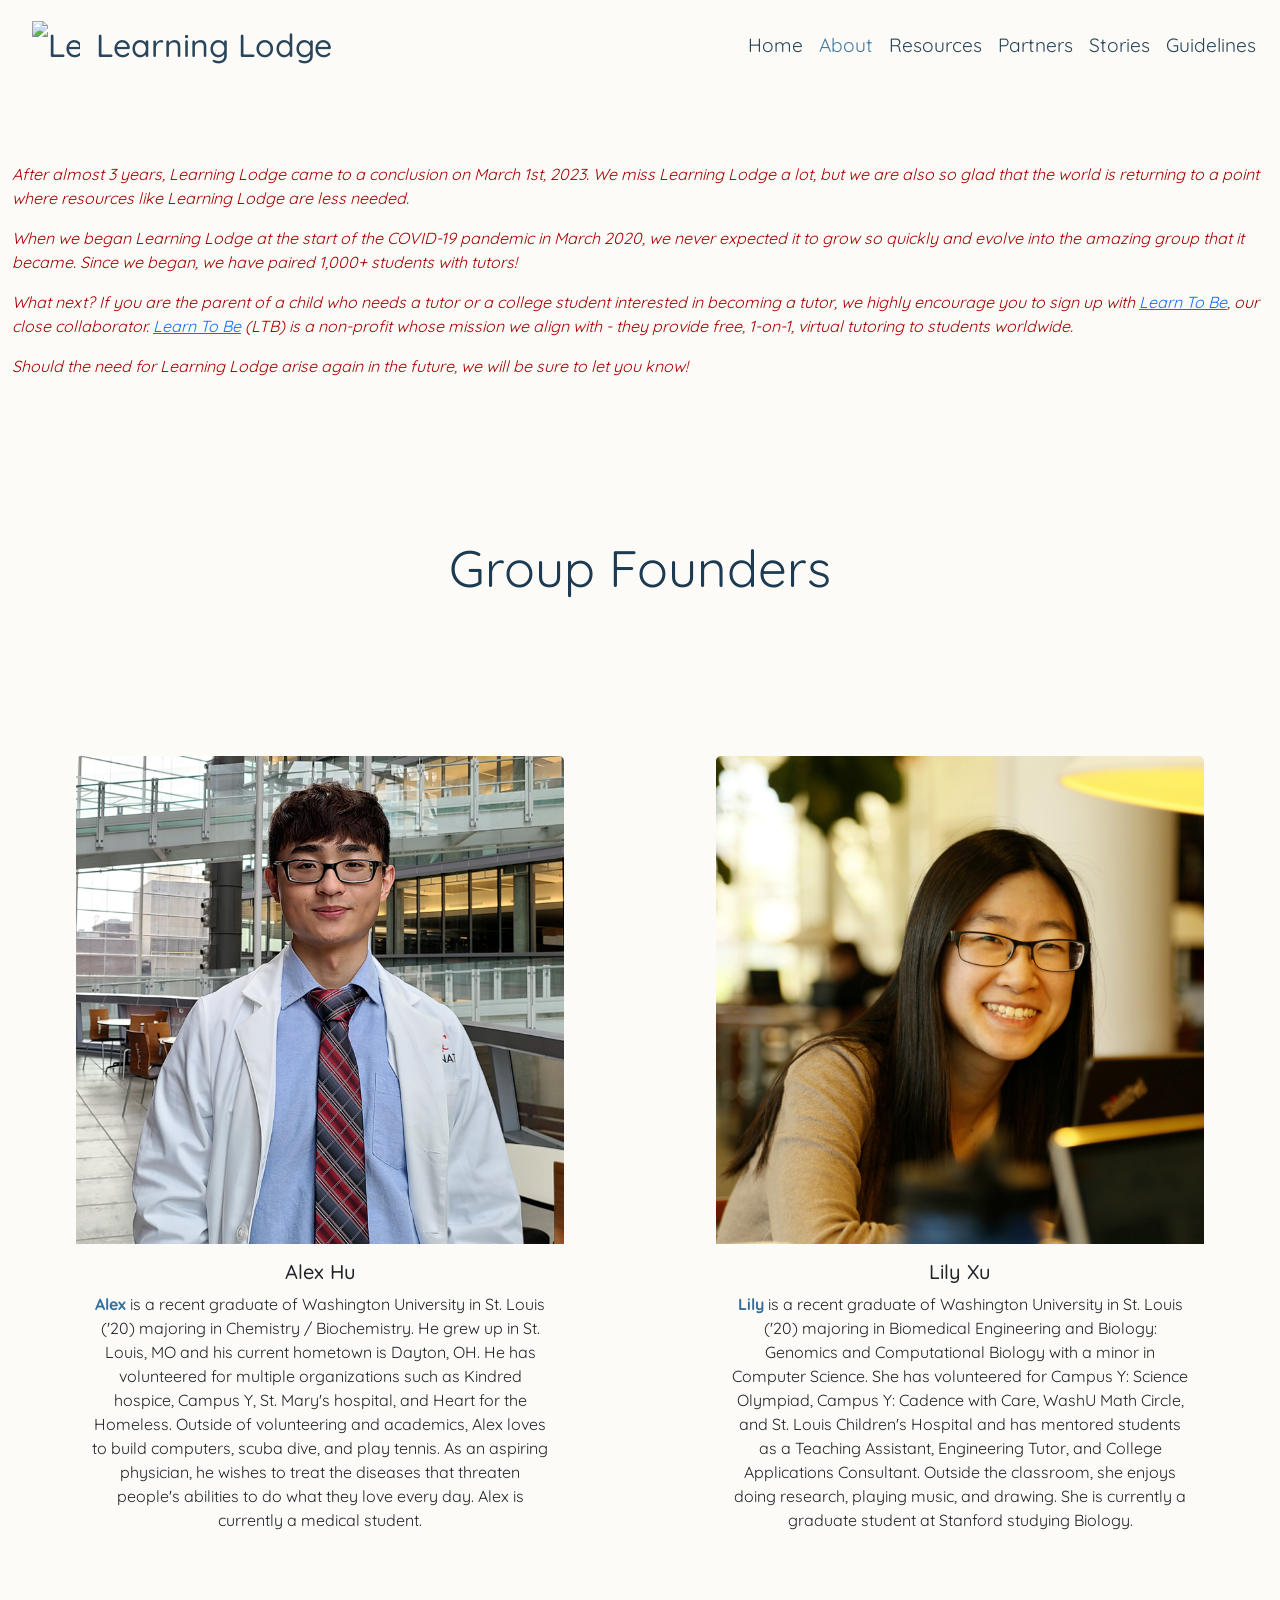
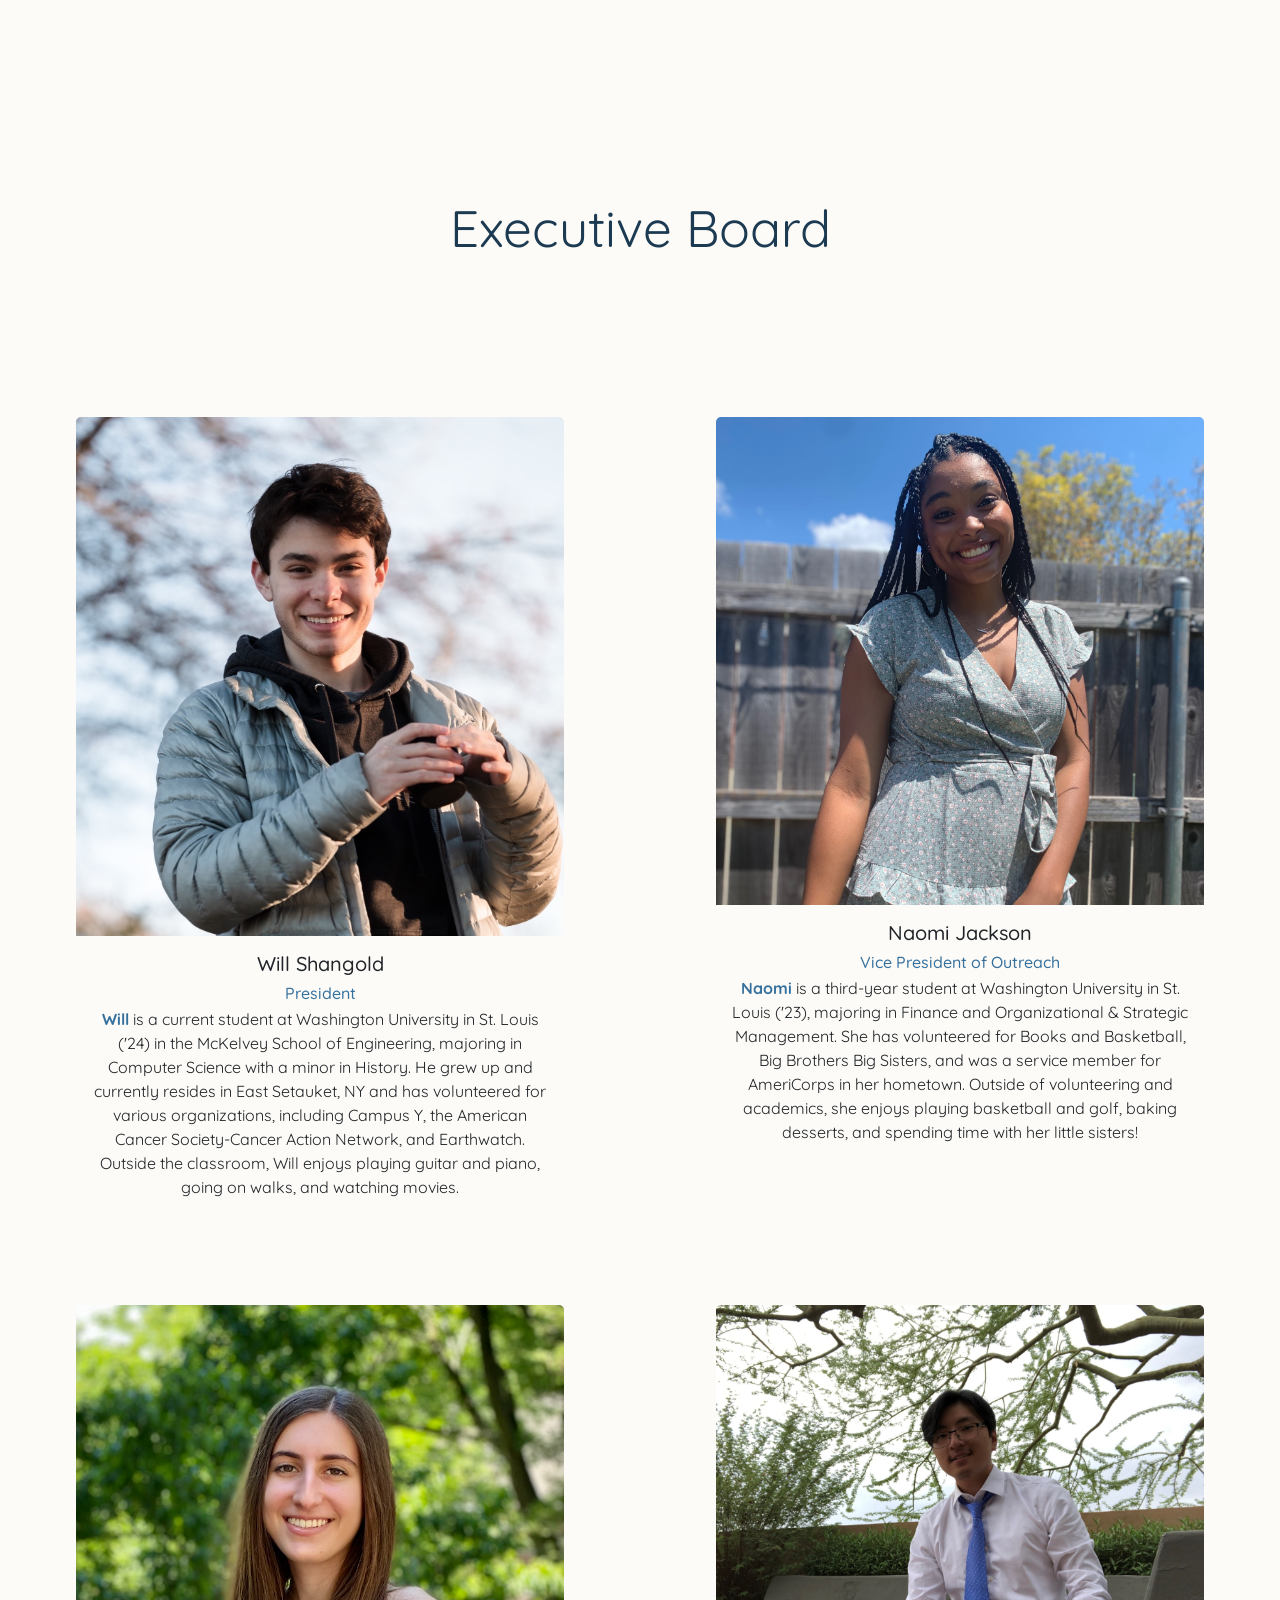
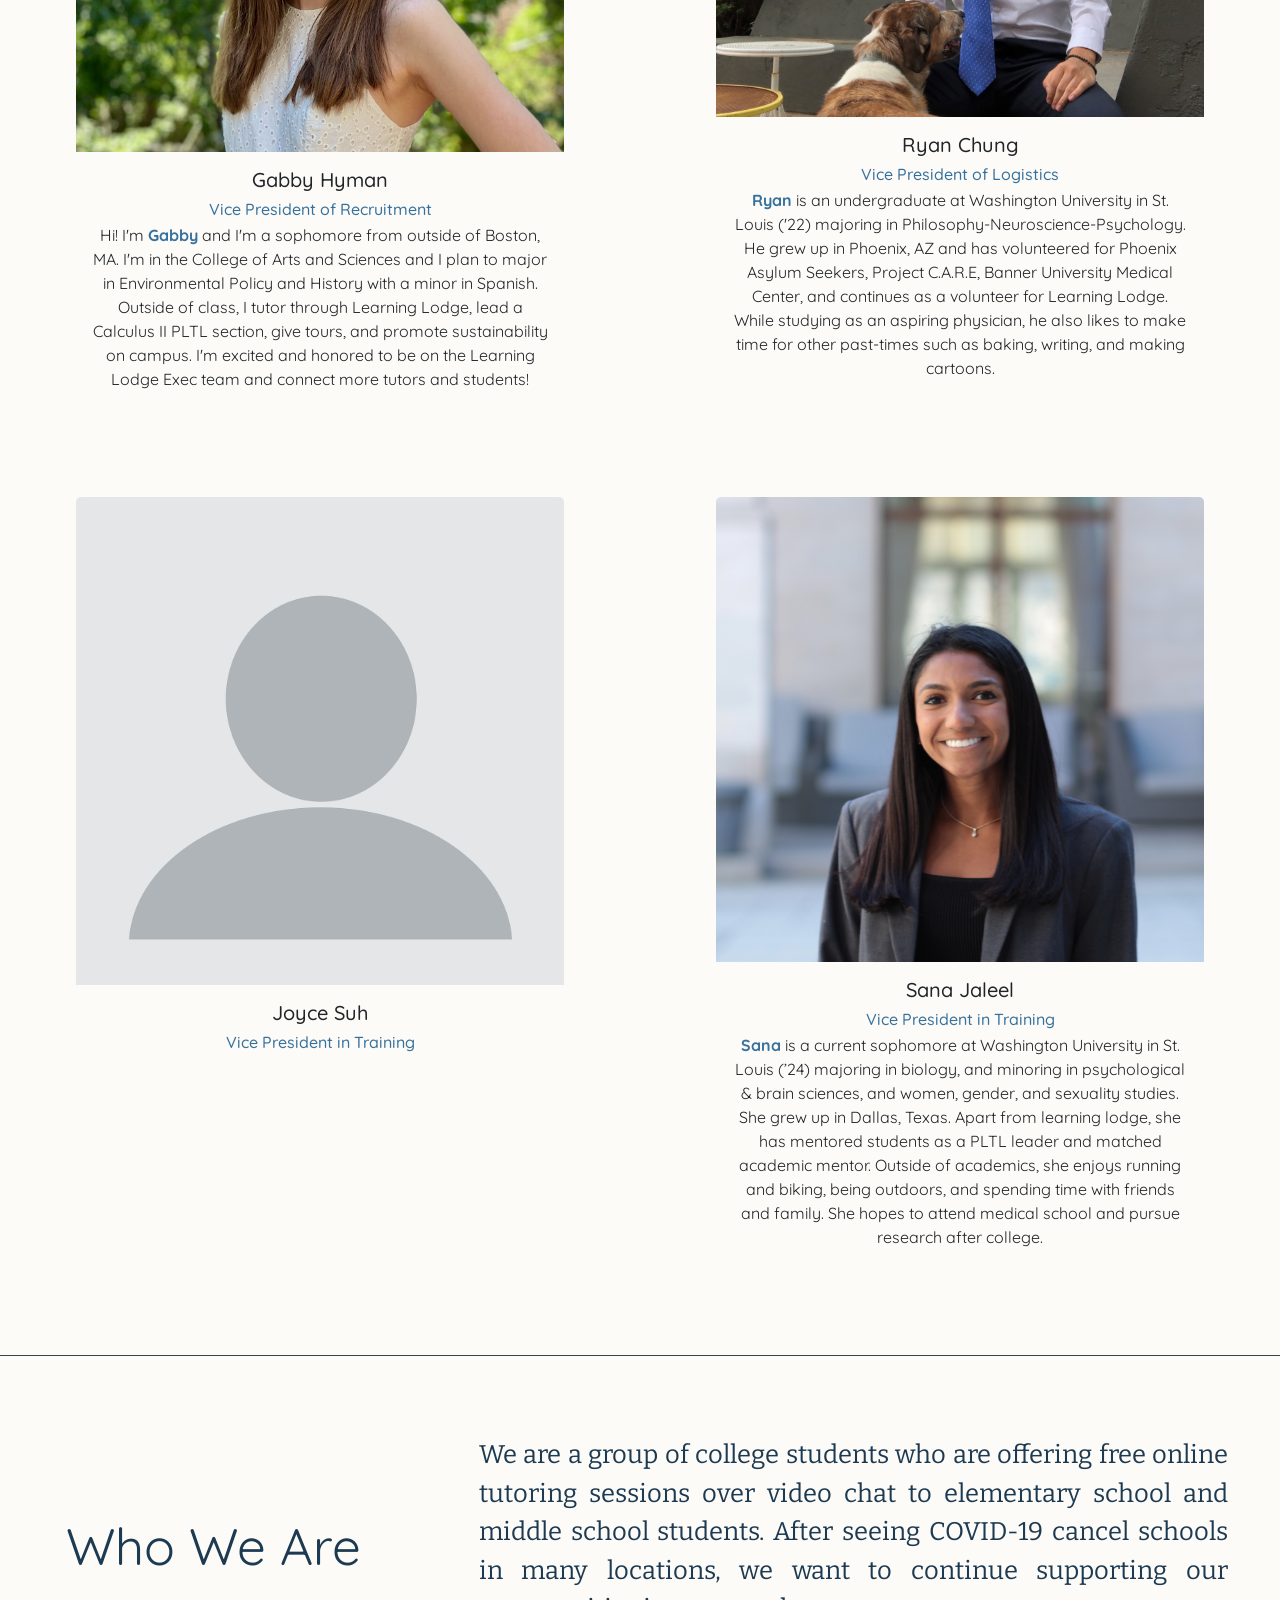
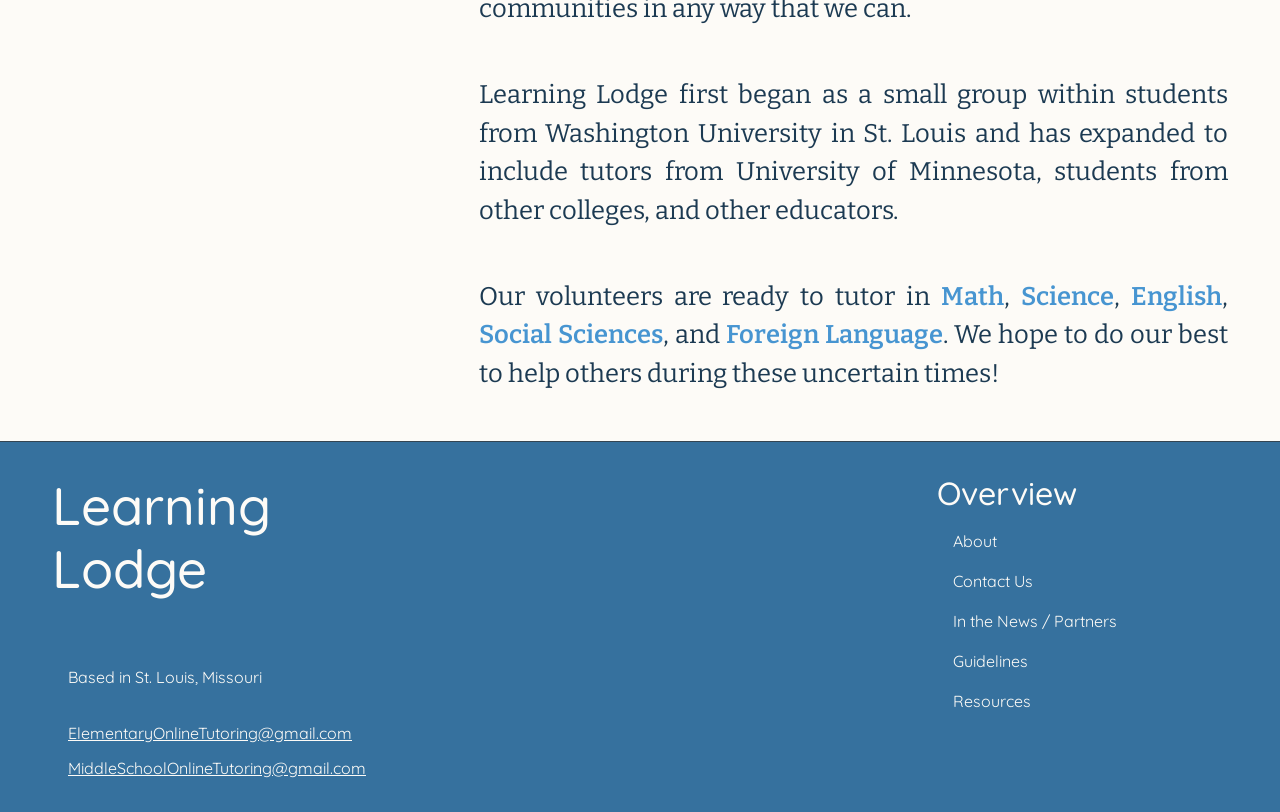
==== commit 1245da69: "Merge pull request #20 from wshangold24/main added ending of learning lodge content" ====
--- a/about.html
+++ b/about.html
@@ -54,6 +54,27 @@
             </div>
         </div>
     </nav>
+    <div class="container-fluid justify-content-around" style="text-align: left; color: rgb(167, 0, 0); padding-bottom: 0vh; padding-top: 18vh; font-style: italic;">
+        <p>
+            After almost 3 years, Learning Lodge came to a conclusion on March 1st, 2023. 
+            We miss Learning Lodge a lot, but we are also so glad that the world is returning to a point where resources like Learning Lodge are less needed.
+        </p>
+        <p>
+            When we began Learning Lodge at the start of the COVID-19 pandemic in March 2020, 
+            we never expected it to grow so quickly and evolve into the amazing group that it became. 
+            Since we began, we have paired 1,000+ students with tutors!
+        </p>
+        <p>
+            What next?
+            If you are the parent of a child who needs a tutor or a college student interested in becoming a tutor, 
+            we highly encourage you to sign up with <a href="https://www.learntobe.org" alt="https://www.learntobe.org" target="_blank">Learn To Be</a>, our close collaborator. 
+            <a href="https://www.learntobe.org" alt="https://www.learntobe.org" target="_blank">Learn To Be</a> (LTB) is a non-profit whose mission we align with - they provide free, 1-on-1, virtual tutoring to students worldwide.
+        <p style="margin-bottom: 0px;">
+            Should the need for Learning Lodge arise again in the future, we will be sure to let you know!
+        </p>
+
+
+    </div>
     <div class="container-fluid" id="group_founders">
         <div class="jumbotron">
             <h1 class="scrollFade">Group Founders</h1>
